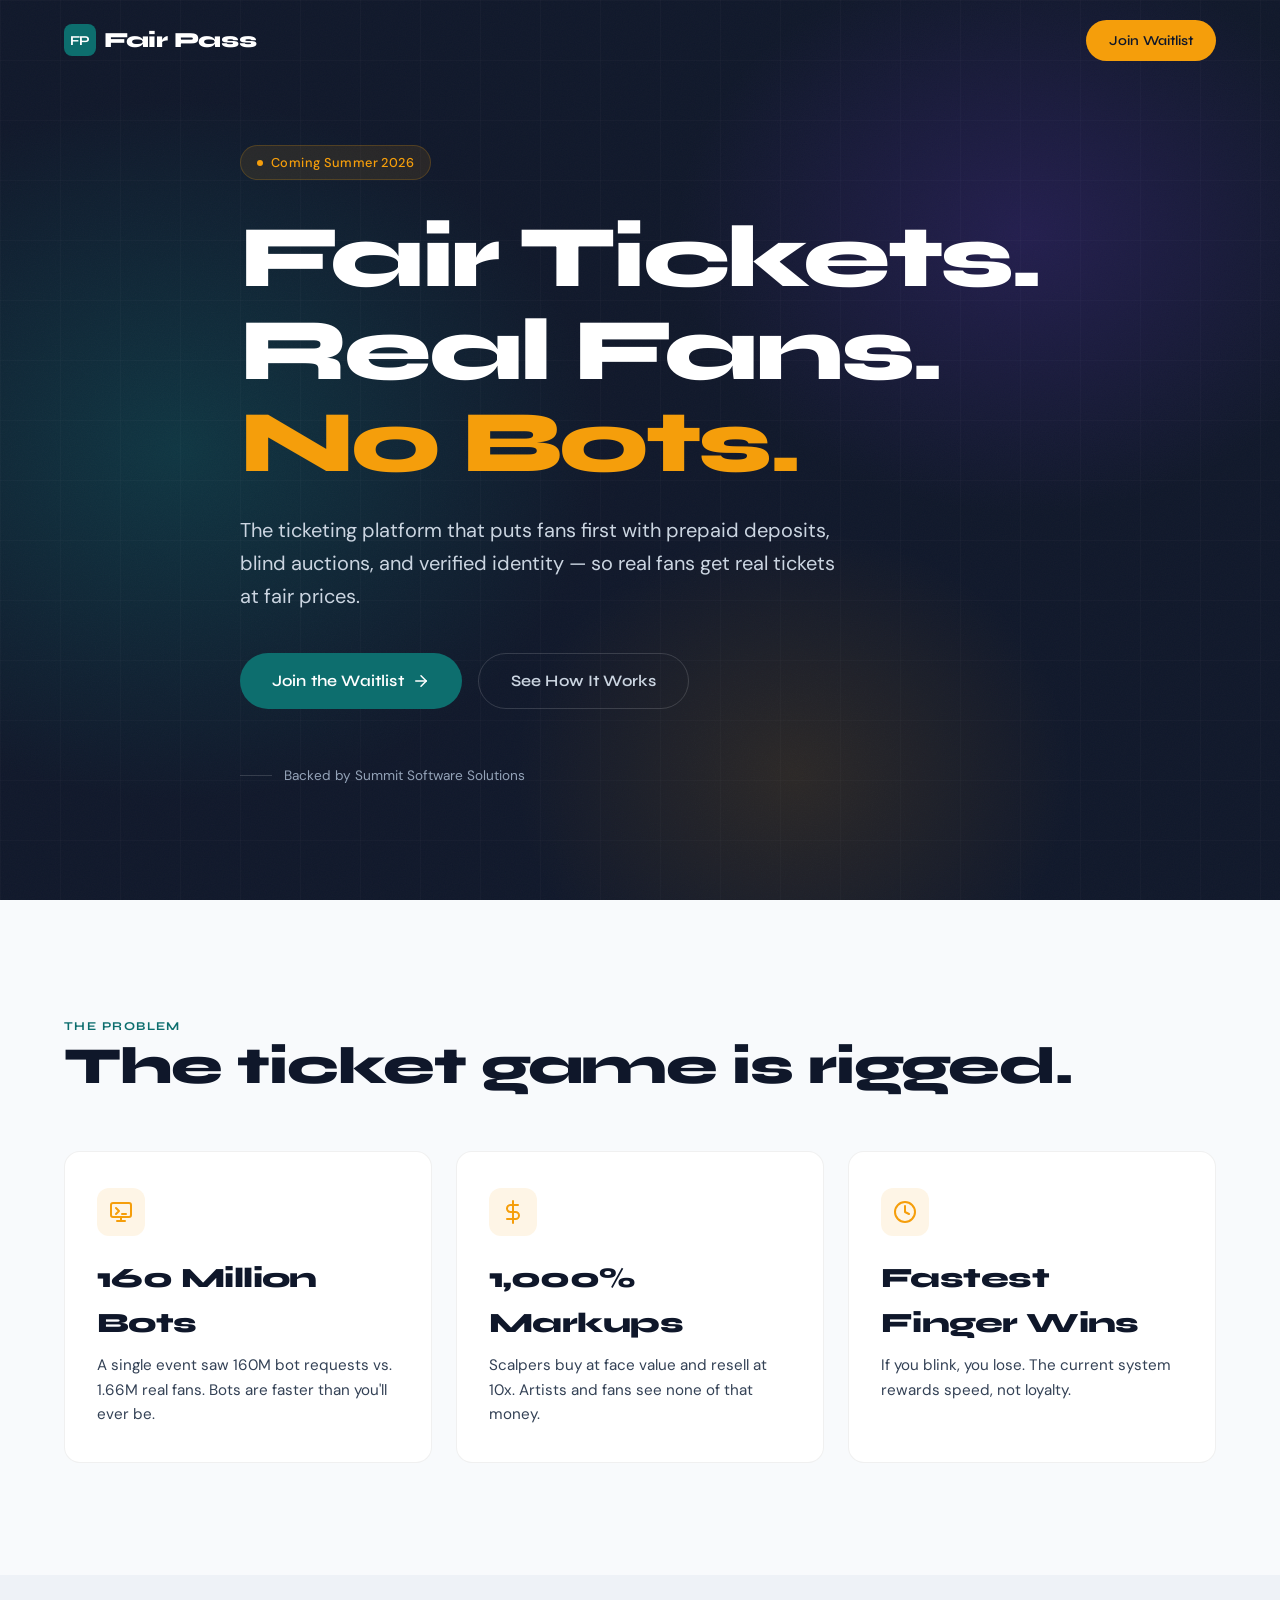
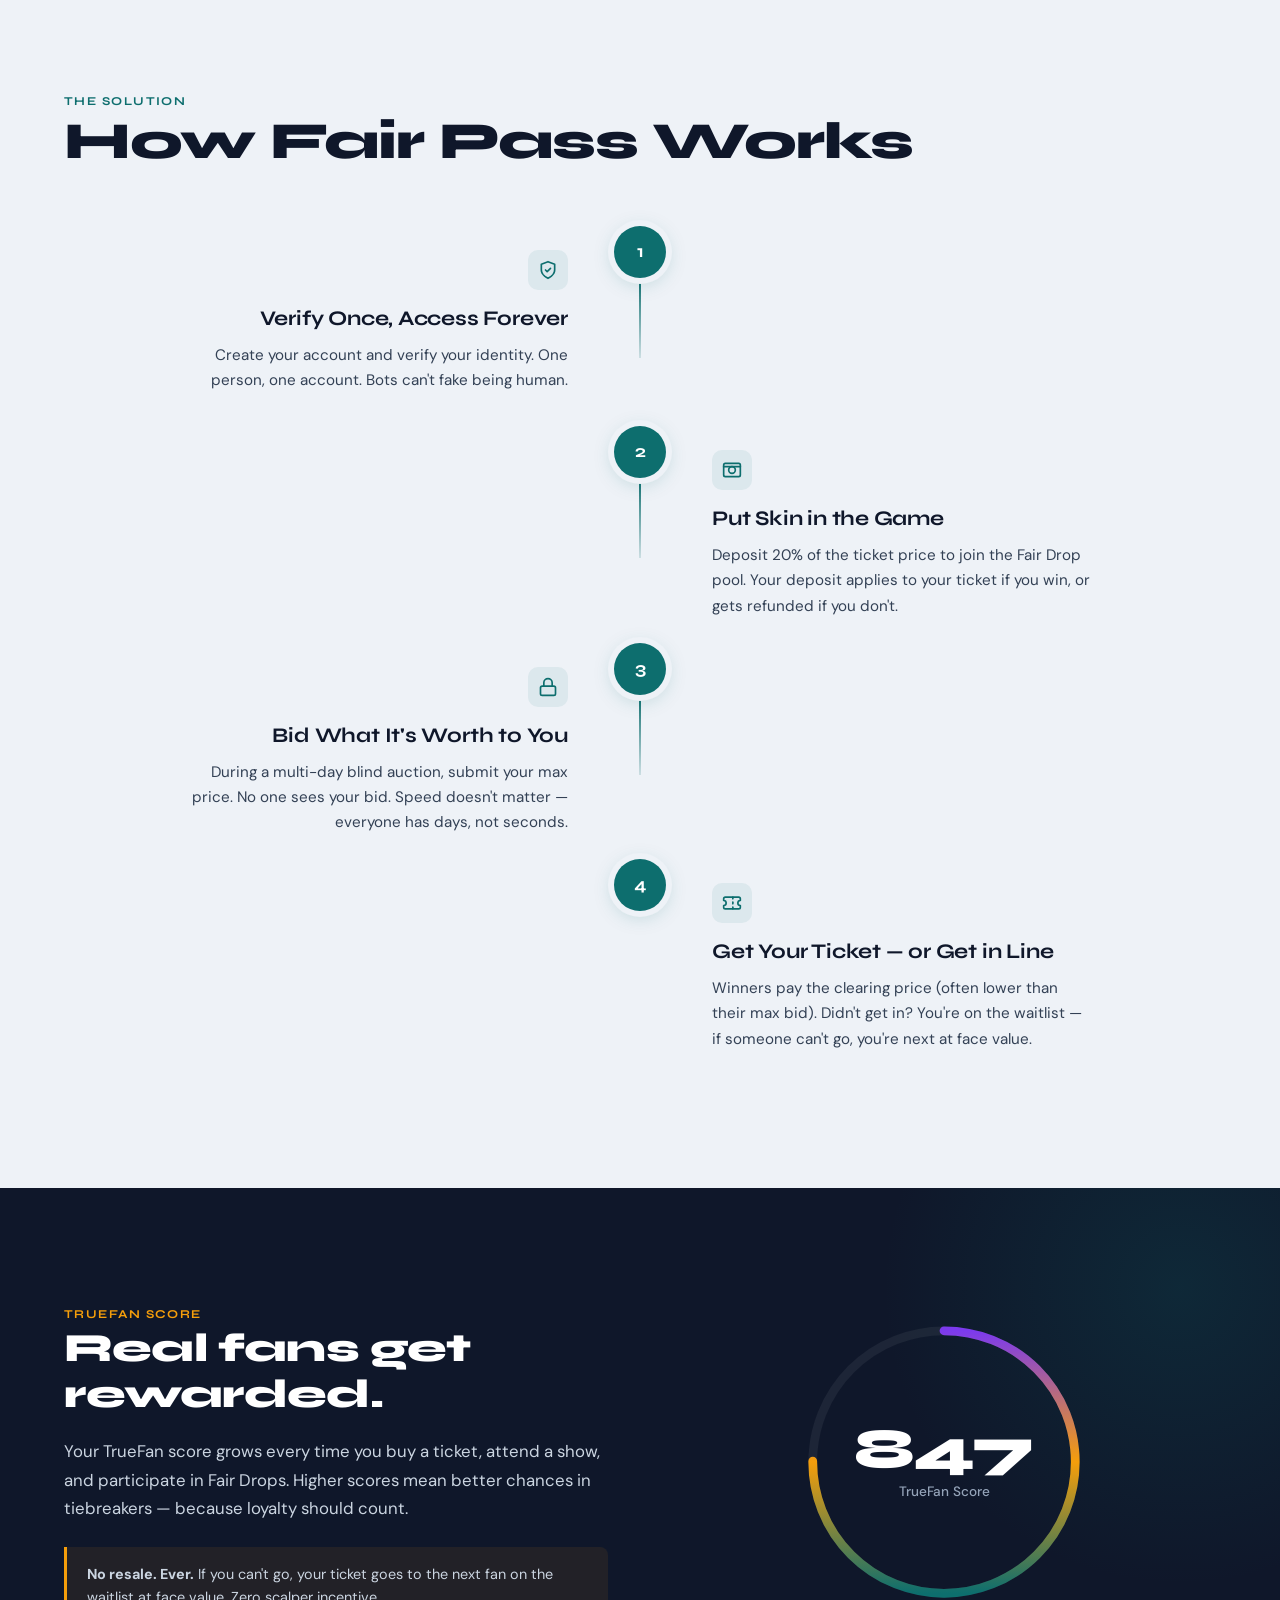
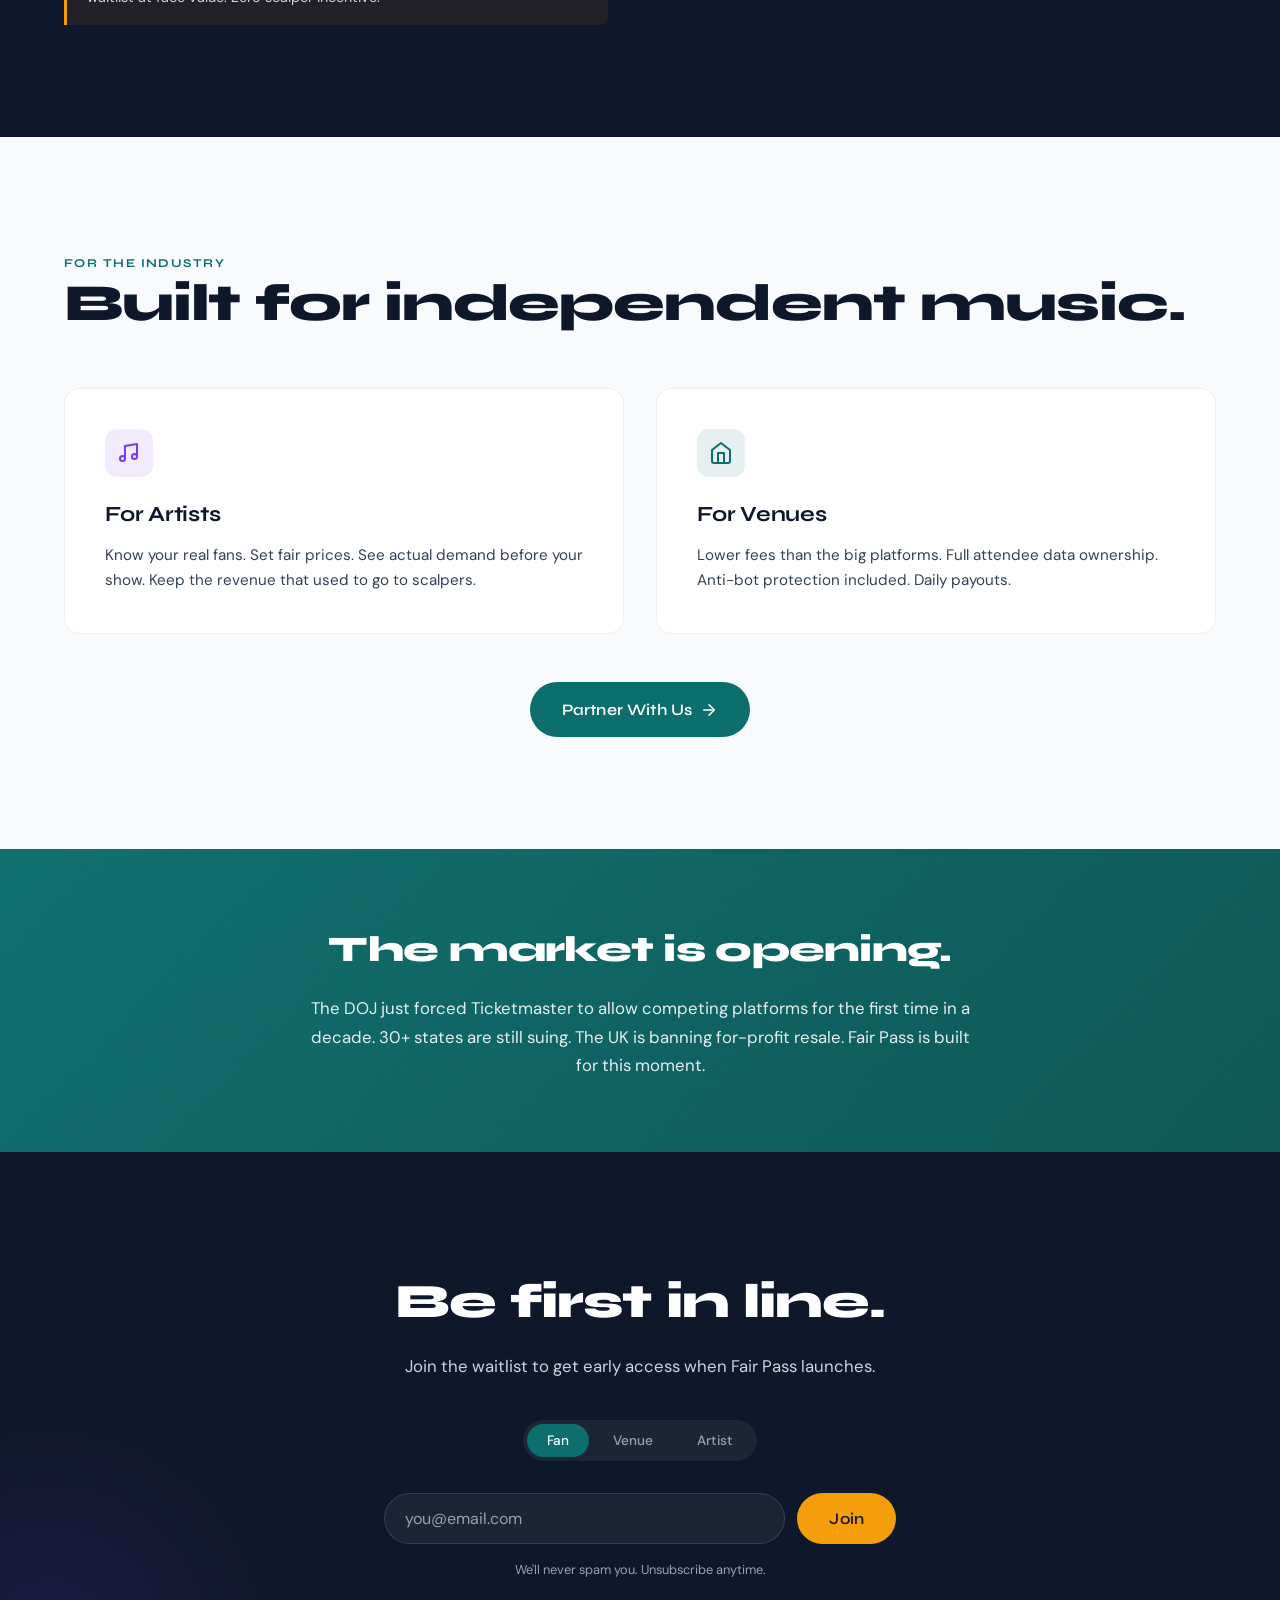
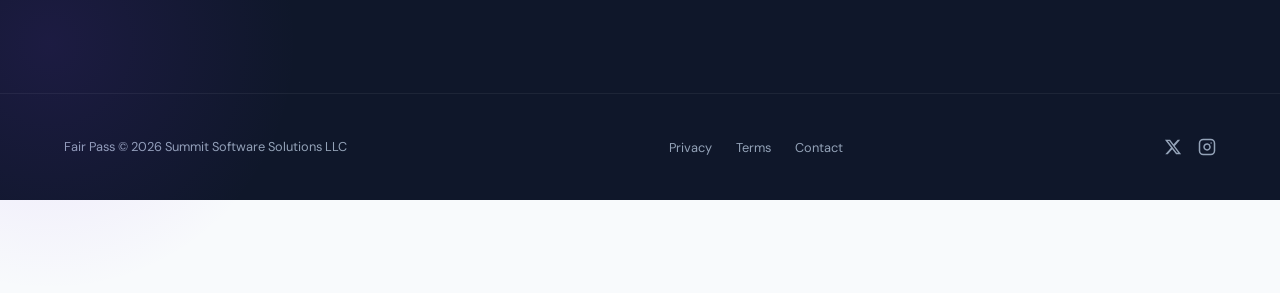
==== index.html @ 93002841 "feat: add Fair Pass landing page Single-file static landing page for GitHub Pages with hero, problem" ====
<!DOCTYPE html>
<html lang="en">
<head>
  <meta charset="UTF-8">
  <meta name="viewport" content="width=device-width, initial-scale=1.0">
  <title>Fair Pass — Fair Tickets. Real Fans. No Bots.</title>
  <meta name="description" content="The ticketing platform that puts fans first with prepaid deposits, blind auctions, and verified identity — so real fans get real tickets at fair prices.">

  <!-- Open Graph -->
  <meta property="og:title" content="Fair Pass — Fair Tickets. Real Fans. No Bots.">
  <meta property="og:description" content="The ticketing platform that puts fans first with prepaid deposits, blind auctions, and verified identity.">
  <meta property="og:type" content="website">
  <meta property="og:image" content="https://ryankolean.github.io/fair-pass/og-image.png">

  <!-- Twitter Card -->
  <meta name="twitter:card" content="summary_large_image">
  <meta name="twitter:title" content="Fair Pass — Fair Tickets. Real Fans. No Bots.">
  <meta name="twitter:description" content="The ticketing platform that puts fans first with prepaid deposits, blind auctions, and verified identity.">

  <!-- Favicon -->
  <link rel="icon" type="image/svg+xml" href="data:image/svg+xml,%3Csvg xmlns='http://www.w3.org/2000/svg' viewBox='0 0 32 32'%3E%3Crect width='32' height='32' rx='6' fill='%230D6E6E'/%3E%3Ctext x='16' y='22' text-anchor='middle' font-family='system-ui' font-weight='700' font-size='16' fill='white'%3EFP%3C/text%3E%3C/svg%3E">

  <!-- Fonts -->
  <link rel="preconnect" href="https://fonts.googleapis.com">
  <link rel="preconnect" href="https://fonts.gstatic.com" crossorigin>
  <link href="https://fonts.googleapis.com/css2?family=Syne:wght@600;700;800&family=DM+Sans:ital,wght@0,400;0,500;0,600;1,400&display=swap" rel="stylesheet">

  <style>
    /* ============================================================
       DESIGN TOKENS
       ============================================================ */
    :root {
      --c-primary: #0D6E6E;
      --c-primary-light: #10908f;
      --c-secondary: #F59E0B;
      --c-accent: #7C3AED;
      --c-dark: #0F172A;
      --c-dark-mid: #1A2744;
      --c-light: #F8FAFC;
      --c-light-dim: #EEF2F7;
      --c-text: #334155;
      --c-text-light: #94A3B8;
      --c-text-on-dark: #CBD5E1;

      --font-display: 'Syne', sans-serif;
      --font-body: 'DM Sans', sans-serif;

      --ease-out-expo: cubic-bezier(0.16, 1, 0.3, 1);
      --ease-out-quart: cubic-bezier(0.25, 1, 0.5, 1);
    }

    /* ============================================================
       RESET & BASE
       ============================================================ */
    *, *::before, *::after { box-sizing: border-box; margin: 0; padding: 0; }

    html {
      scroll-behavior: smooth;
      -webkit-font-smoothing: antialiased;
      -moz-osx-font-smoothing: grayscale;
    }

    body {
      font-family: var(--font-body);
      font-size: 1rem;
      line-height: 1.6;
      color: var(--c-text);
      background: var(--c-light);
      overflow-x: hidden;
    }

    img, svg { display: block; max-width: 100%; }
    a { color: inherit; text-decoration: none; }
    button { font-family: inherit; cursor: pointer; border: none; }

    /* ============================================================
       UTILITY
       ============================================================ */
    .container {
      width: 100%;
      max-width: 1200px;
      margin: 0 auto;
      padding: 0 1.5rem;
    }

    .sr-only {
      position: absolute; width: 1px; height: 1px;
      padding: 0; margin: -1px; overflow: hidden;
      clip: rect(0,0,0,0); white-space: nowrap; border: 0;
    }

    /* Scroll-reveal base */
    .reveal {
      opacity: 0;
      transform: translateY(32px);
      transition: opacity 0.7s var(--ease-out-expo), transform 0.7s var(--ease-out-expo);
    }
    .reveal.visible {
      opacity: 1;
      transform: translateY(0);
    }
    .reveal-delay-1 { transition-delay: 0.1s; }
    .reveal-delay-2 { transition-delay: 0.2s; }
    .reveal-delay-3 { transition-delay: 0.3s; }
    .reveal-delay-4 { transition-delay: 0.4s; }

    /* ============================================================
       NAVIGATION
       ============================================================ */
    .nav {
      position: fixed;
      top: 0; left: 0; right: 0;
      z-index: 100;
      padding: 1.25rem 0;
      transition: background 0.3s, box-shadow 0.3s, padding 0.3s;
    }
    .nav.scrolled {
      background: rgba(15, 23, 42, 0.92);
      backdrop-filter: blur(12px);
      -webkit-backdrop-filter: blur(12px);
      box-shadow: 0 1px 0 rgba(255,255,255,0.06);
      padding: 0.75rem 0;
    }
    .nav__inner {
      display: flex;
      align-items: center;
      justify-content: space-between;
    }
    .nav__logo {
      font-family: var(--font-display);
      font-weight: 800;
      font-size: 1.35rem;
      color: #fff;
      letter-spacing: -0.02em;
      display: flex;
      align-items: center;
      gap: 0.5rem;
    }
    .nav__logo-mark {
      width: 32px; height: 32px;
      background: var(--c-primary);
      border-radius: 8px;
      display: flex;
      align-items: center;
      justify-content: center;
      font-size: 0.85rem;
      font-weight: 700;
      color: #fff;
    }
    .nav__cta {
      font-family: var(--font-display);
      font-weight: 600;
      font-size: 0.85rem;
      color: var(--c-dark);
      background: var(--c-secondary);
      padding: 0.6rem 1.4rem;
      border-radius: 100px;
      transition: transform 0.2s var(--ease-out-expo), box-shadow 0.2s;
      letter-spacing: 0.01em;
    }
    .nav__cta:hover {
      transform: translateY(-1px);
      box-shadow: 0 4px 20px rgba(245, 158, 11, 0.35);
    }

    /* ============================================================
       HERO
       ============================================================ */
    .hero {
      position: relative;
      min-height: 100vh;
      min-height: 100dvh;
      display: flex;
      align-items: center;
      background: var(--c-dark);
      overflow: hidden;
    }

    /* Animated mesh gradient background */
    .hero__bg {
      position: absolute;
      inset: 0;
      z-index: 0;
    }
    .hero__bg::before {
      content: '';
      position: absolute;
      width: 120%;
      height: 120%;
      top: -10%;
      left: -10%;
      background:
        radial-gradient(ellipse 600px 500px at 20% 50%, rgba(13, 110, 110, 0.35) 0%, transparent 70%),
        radial-gradient(ellipse 500px 400px at 75% 30%, rgba(124, 58, 237, 0.18) 0%, transparent 70%),
        radial-gradient(ellipse 400px 350px at 60% 80%, rgba(245, 158, 11, 0.12) 0%, transparent 70%);
      animation: meshDrift 20s ease-in-out infinite alternate;
    }
    .hero__bg::after {
      content: '';
      position: absolute;
      inset: 0;
      background: url("data:image/svg+xml,%3Csvg viewBox='0 0 256 256' xmlns='http://www.w3.org/2000/svg'%3E%3Cfilter id='n'%3E%3CfeTurbulence type='fractalNoise' baseFrequency='0.85' numOctaves='4' stitchTiles='stitch'/%3E%3C/filter%3E%3Crect width='100%25' height='100%25' filter='url(%23n)' opacity='0.03'/%3E%3C/svg%3E");
      background-size: 256px;
      opacity: 1;
    }

    @keyframes meshDrift {
      0%   { transform: translate(0, 0) scale(1); }
      50%  { transform: translate(-2%, 1.5%) scale(1.02); }
      100% { transform: translate(1%, -1%) scale(1.01); }
    }

    /* Grid pattern overlay */
    .hero__grid {
      position: absolute;
      inset: 0;
      z-index: 1;
      background-image:
        linear-gradient(rgba(255,255,255,0.02) 1px, transparent 1px),
        linear-gradient(90deg, rgba(255,255,255,0.02) 1px, transparent 1px);
      background-size: 60px 60px;
    }

    .hero__content {
      position: relative;
      z-index: 2;
      padding: 8rem 0 6rem;
      max-width: 800px;
    }

    .hero__badge {
      display: inline-flex;
      align-items: center;
      gap: 0.5rem;
      font-family: var(--font-body);
      font-size: 0.8rem;
      font-weight: 500;
      color: var(--c-secondary);
      background: rgba(245, 158, 11, 0.1);
      border: 1px solid rgba(245, 158, 11, 0.2);
      border-radius: 100px;
      padding: 0.4rem 1rem;
      margin-bottom: 2rem;
      letter-spacing: 0.03em;
    }
    .hero__badge-dot {
      width: 6px; height: 6px;
      background: var(--c-secondary);
      border-radius: 50%;
      animation: pulse 2s ease-in-out infinite;
    }
    @keyframes pulse {
      0%, 100% { opacity: 1; }
      50% { opacity: 0.4; }
    }

    .hero__headline {
      font-family: var(--font-display);
      font-weight: 800;
      font-size: clamp(2.8rem, 7vw, 5.5rem);
      line-height: 1.05;
      color: #fff;
      letter-spacing: -0.03em;
      margin-bottom: 1.5rem;
    }
    .hero__headline em {
      font-style: normal;
      color: var(--c-secondary);
    }

    .hero__sub {
      font-size: clamp(1.05rem, 2vw, 1.25rem);
      color: var(--c-text-on-dark);
      max-width: 600px;
      line-height: 1.65;
      margin-bottom: 2.5rem;
    }

    .hero__actions {
      display: flex;
      gap: 1rem;
      flex-wrap: wrap;
    }

    .btn {
      display: inline-flex;
      align-items: center;
      gap: 0.5rem;
      font-family: var(--font-display);
      font-weight: 600;
      font-size: 1rem;
      padding: 0.9rem 2rem;
      border-radius: 100px;
      transition: transform 0.2s var(--ease-out-expo), box-shadow 0.3s;
      letter-spacing: 0.01em;
    }
    .btn--primary {
      background: var(--c-primary);
      color: #fff;
    }
    .btn--primary:hover {
      transform: translateY(-2px);
      box-shadow: 0 6px 30px rgba(13, 110, 110, 0.4);
    }
    .btn--ghost {
      background: transparent;
      color: var(--c-text-on-dark);
      border: 1px solid rgba(255,255,255,0.15);
    }
    .btn--ghost:hover {
      border-color: rgba(255,255,255,0.3);
      transform: translateY(-1px);
    }
    .btn--secondary {
      background: var(--c-secondary);
      color: var(--c-dark);
    }
    .btn--secondary:hover {
      transform: translateY(-2px);
      box-shadow: 0 6px 30px rgba(245, 158, 11, 0.35);
    }
    .btn__arrow {
      transition: transform 0.2s;
    }
    .btn:hover .btn__arrow {
      transform: translateX(3px);
    }

    .hero__backed {
      margin-top: 3.5rem;
      display: flex;
      align-items: center;
      gap: 0.75rem;
      font-size: 0.85rem;
      color: var(--c-text-light);
    }
    .hero__backed-line {
      width: 32px;
      height: 1px;
      background: rgba(255,255,255,0.15);
    }

    /* ============================================================
       SECTION: PROBLEM
       ============================================================ */
    .problem {
      padding: 7rem 0;
      background: var(--c-light);
      position: relative;
    }

    .section-label {
      font-family: var(--font-display);
      font-weight: 700;
      font-size: 0.75rem;
      text-transform: uppercase;
      letter-spacing: 0.12em;
      color: var(--c-primary);
      margin-bottom: 1rem;
    }

    .section-title {
      font-family: var(--font-display);
      font-weight: 800;
      font-size: clamp(2rem, 4.5vw, 3.25rem);
      line-height: 1.1;
      letter-spacing: -0.02em;
      color: var(--c-dark);
      margin-bottom: 3.5rem;
    }

    .problem__grid {
      display: grid;
      grid-template-columns: repeat(3, 1fr);
      gap: 1.5rem;
    }

    .problem__card {
      background: #fff;
      border-radius: 16px;
      padding: 2.25rem 2rem;
      border: 1px solid rgba(0,0,0,0.06);
      transition: transform 0.3s var(--ease-out-expo), box-shadow 0.3s;
      position: relative;
      overflow: hidden;
    }
    .problem__card::before {
      content: '';
      position: absolute;
      top: 0; left: 0; right: 0;
      height: 3px;
      background: linear-gradient(90deg, var(--c-secondary), var(--c-accent));
      opacity: 0;
      transition: opacity 0.3s;
    }
    .problem__card:hover {
      transform: translateY(-4px);
      box-shadow: 0 12px 40px rgba(0,0,0,0.08);
    }
    .problem__card:hover::before {
      opacity: 1;
    }

    .problem__icon {
      width: 48px;
      height: 48px;
      border-radius: 12px;
      display: flex;
      align-items: center;
      justify-content: center;
      margin-bottom: 1.25rem;
      background: rgba(245, 158, 11, 0.1);
      color: var(--c-secondary);
    }

    .problem__stat {
      font-family: var(--font-display);
      font-weight: 800;
      font-size: 1.75rem;
      color: var(--c-dark);
      letter-spacing: -0.02em;
      margin-bottom: 0.5rem;
    }

    .problem__desc {
      font-size: 0.95rem;
      color: var(--c-text);
      line-height: 1.6;
    }

    /* ============================================================
       SECTION: HOW IT WORKS
       ============================================================ */
    .how {
      padding: 7rem 0;
      background: var(--c-light-dim);
      position: relative;
    }

    .how__steps {
      display: grid;
      gap: 0;
      position: relative;
    }

    .step {
      display: grid;
      grid-template-columns: 1fr 80px 1fr;
      align-items: start;
      min-height: 200px;
    }

    .step__content {
      padding: 1.5rem 0;
    }

    .step:nth-child(odd) .step__content { grid-column: 1; text-align: right; padding-right: 2rem; }
    .step:nth-child(odd) .step__timeline { grid-column: 2; }
    .step:nth-child(odd) .step__spacer { grid-column: 3; }
    .step:nth-child(even) .step__spacer { grid-column: 1; }
    .step:nth-child(even) .step__timeline { grid-column: 2; }
    .step:nth-child(even) .step__content { grid-column: 3; text-align: left; padding-left: 2rem; }

    .step__timeline {
      display: flex;
      flex-direction: column;
      align-items: center;
      position: relative;
    }

    .step__number {
      width: 52px;
      height: 52px;
      border-radius: 50%;
      background: var(--c-primary);
      color: #fff;
      font-family: var(--font-display);
      font-weight: 700;
      font-size: 1.1rem;
      display: flex;
      align-items: center;
      justify-content: center;
      position: relative;
      z-index: 2;
      flex-shrink: 0;
      box-shadow: 0 0 0 6px var(--c-light-dim), 0 4px 20px rgba(13, 110, 110, 0.25);
    }

    .step__line {
      width: 2px;
      flex: 1;
      background: linear-gradient(to bottom, var(--c-primary), rgba(13, 110, 110, 0.15));
      min-height: 80px;
    }
    .step:last-child .step__line { display: none; }

    .step__title {
      font-family: var(--font-display);
      font-weight: 700;
      font-size: 1.3rem;
      color: var(--c-dark);
      margin-bottom: 0.5rem;
      letter-spacing: -0.01em;
    }

    .step__desc {
      font-size: 0.95rem;
      color: var(--c-text);
      line-height: 1.65;
      max-width: 380px;
    }
    .step:nth-child(odd) .step__desc { margin-left: auto; }

    .step__icon {
      display: inline-flex;
      align-items: center;
      justify-content: center;
      width: 40px;
      height: 40px;
      border-radius: 10px;
      background: rgba(13, 110, 110, 0.08);
      color: var(--c-primary);
      margin-bottom: 0.75rem;
    }
    .step:nth-child(odd) .step__icon { margin-left: auto; }

    /* ============================================================
       SECTION: TRUEFAN
       ============================================================ */
    .truefan {
      padding: 7rem 0;
      background: var(--c-dark);
      color: #fff;
      position: relative;
      overflow: hidden;
    }
    .truefan::before {
      content: '';
      position: absolute;
      width: 600px; height: 600px;
      border-radius: 50%;
      background: radial-gradient(circle, rgba(13, 110, 110, 0.2) 0%, transparent 70%);
      top: -200px; right: -200px;
    }

    .truefan__inner {
      display: grid;
      grid-template-columns: 1fr 1fr;
      gap: 4rem;
      align-items: center;
    }

    .truefan__score {
      display: flex;
      align-items: center;
      justify-content: center;
    }

    .score-ring {
      position: relative;
      width: 280px;
      height: 280px;
    }
    .score-ring__svg {
      width: 100%;
      height: 100%;
      transform: rotate(-90deg);
    }
    .score-ring__bg {
      fill: none;
      stroke: rgba(255,255,255,0.06);
      stroke-width: 8;
    }
    .score-ring__fill {
      fill: none;
      stroke: url(#scoreGradient);
      stroke-width: 8;
      stroke-linecap: round;
      stroke-dasharray: 754;
      stroke-dashoffset: 754;
      transition: stroke-dashoffset 1.5s var(--ease-out-expo);
    }
    .score-ring.visible .score-ring__fill {
      stroke-dashoffset: 188; /* 75% of 754 = 565.5, so offset = 754 - 565.5 ≈ 188 */
    }
    .score-ring__label {
      position: absolute;
      inset: 0;
      display: flex;
      flex-direction: column;
      align-items: center;
      justify-content: center;
    }
    .score-ring__value {
      font-family: var(--font-display);
      font-weight: 800;
      font-size: 3.5rem;
      letter-spacing: -0.03em;
      line-height: 1;
      color: #fff;
    }
    .score-ring__text {
      font-size: 0.85rem;
      color: var(--c-text-light);
      margin-top: 0.25rem;
      font-weight: 500;
    }

    .truefan__copy h2 {
      font-family: var(--font-display);
      font-weight: 800;
      font-size: clamp(1.8rem, 3.5vw, 2.5rem);
      line-height: 1.15;
      letter-spacing: -0.02em;
      margin-bottom: 1.25rem;
    }

    .truefan__text {
      font-size: 1.05rem;
      color: var(--c-text-on-dark);
      line-height: 1.7;
      margin-bottom: 1.5rem;
    }

    .truefan__callout {
      background: rgba(245, 158, 11, 0.08);
      border-left: 3px solid var(--c-secondary);
      padding: 1rem 1.25rem;
      border-radius: 0 8px 8px 0;
      font-size: 0.9rem;
      color: var(--c-text-on-dark);
      line-height: 1.6;
    }

    /* ============================================================
       SECTION: FOR VENUES & ARTISTS
       ============================================================ */
    .partners {
      padding: 7rem 0;
      background: var(--c-light);
    }

    .partners__grid {
      display: grid;
      grid-template-columns: 1fr 1fr;
      gap: 2rem;
    }

    .partners__card {
      padding: 2.5rem;
      border-radius: 16px;
      border: 1px solid rgba(0,0,0,0.06);
      background: #fff;
      transition: transform 0.3s var(--ease-out-expo), box-shadow 0.3s;
    }
    .partners__card:hover {
      transform: translateY(-4px);
      box-shadow: 0 12px 40px rgba(0,0,0,0.06);
    }

    .partners__card-icon {
      width: 48px;
      height: 48px;
      border-radius: 12px;
      display: flex;
      align-items: center;
      justify-content: center;
      margin-bottom: 1.25rem;
    }
    .partners__card:first-child .partners__card-icon {
      background: rgba(124, 58, 237, 0.1);
      color: var(--c-accent);
    }
    .partners__card:last-child .partners__card-icon {
      background: rgba(13, 110, 110, 0.1);
      color: var(--c-primary);
    }

    .partners__card h3 {
      font-family: var(--font-display);
      font-weight: 700;
      font-size: 1.35rem;
      color: var(--c-dark);
      margin-bottom: 0.75rem;
      letter-spacing: -0.01em;
    }

    .partners__card p {
      font-size: 0.95rem;
      color: var(--c-text);
      line-height: 1.65;
    }

    .partners__cta {
      margin-top: 3rem;
      text-align: center;
    }

    /* ============================================================
       SECTION: MARKET TIMING
       ============================================================ */
    .timing {
      padding: 4.5rem 0;
      background: linear-gradient(135deg, var(--c-primary), #0a5555);
      color: #fff;
      position: relative;
      overflow: hidden;
    }
    .timing::before {
      content: '';
      position: absolute;
      inset: 0;
      background: url("data:image/svg+xml,%3Csvg viewBox='0 0 256 256' xmlns='http://www.w3.org/2000/svg'%3E%3Cfilter id='n'%3E%3CfeTurbulence type='fractalNoise' baseFrequency='0.9' numOctaves='3' stitchTiles='stitch'/%3E%3C/filter%3E%3Crect width='100%25' height='100%25' filter='url(%23n)' opacity='0.04'/%3E%3C/svg%3E");
      background-size: 256px;
    }

    .timing__inner {
      position: relative;
      text-align: center;
      max-width: 720px;
      margin: 0 auto;
    }

    .timing h2 {
      font-family: var(--font-display);
      font-weight: 800;
      font-size: clamp(1.6rem, 3vw, 2.25rem);
      margin-bottom: 1rem;
      letter-spacing: -0.02em;
    }

    .timing p {
      font-size: 1.05rem;
      line-height: 1.7;
      opacity: 0.9;
    }

    /* ============================================================
       SECTION: WAITLIST
       ============================================================ */
    .waitlist {
      padding: 7rem 0;
      background: var(--c-dark);
      color: #fff;
      position: relative;
    }
    .waitlist::before {
      content: '';
      position: absolute;
      width: 500px; height: 500px;
      border-radius: 50%;
      background: radial-gradient(circle, rgba(124, 58, 237, 0.12) 0%, transparent 70%);
      bottom: -200px; left: -200px;
    }

    .waitlist__inner {
      text-align: center;
      max-width: 560px;
      margin: 0 auto;
      position: relative;
    }

    .waitlist h2 {
      font-family: var(--font-display);
      font-weight: 800;
      font-size: clamp(2rem, 4vw, 3rem);
      letter-spacing: -0.02em;
      margin-bottom: 0.75rem;
    }

    .waitlist__sub {
      font-size: 1.05rem;
      color: var(--c-text-on-dark);
      margin-bottom: 2.5rem;
    }

    .waitlist__toggle {
      display: inline-flex;
      background: rgba(255,255,255,0.06);
      border-radius: 100px;
      padding: 4px;
      margin-bottom: 2rem;
      gap: 4px;
    }

    .waitlist__toggle-btn {
      font-family: var(--font-body);
      font-size: 0.85rem;
      font-weight: 500;
      color: var(--c-text-light);
      background: transparent;
      padding: 0.5rem 1.25rem;
      border-radius: 100px;
      transition: all 0.25s var(--ease-out-expo);
    }
    .waitlist__toggle-btn.active {
      background: var(--c-primary);
      color: #fff;
    }
    .waitlist__toggle-btn:hover:not(.active) {
      color: #fff;
    }

    .waitlist__form {
      display: flex;
      gap: 0.75rem;
      margin-bottom: 1rem;
    }

    .waitlist__input {
      flex: 1;
      font-family: var(--font-body);
      font-size: 1rem;
      padding: 0.9rem 1.25rem;
      border-radius: 100px;
      border: 1px solid rgba(255,255,255,0.12);
      background: rgba(255,255,255,0.06);
      color: #fff;
      outline: none;
      transition: border-color 0.2s, box-shadow 0.2s;
    }
    .waitlist__input::placeholder {
      color: var(--c-text-light);
    }
    .waitlist__input:focus {
      border-color: var(--c-primary);
      box-shadow: 0 0 0 3px rgba(13, 110, 110, 0.2);
    }

    .waitlist__fine {
      font-size: 0.8rem;
      color: var(--c-text-light);
    }

    /* ============================================================
       FOOTER
       ============================================================ */
    .footer {
      padding: 2.5rem 0;
      background: var(--c-dark);
      border-top: 1px solid rgba(255,255,255,0.06);
    }

    .footer__inner {
      display: flex;
      align-items: center;
      justify-content: space-between;
      flex-wrap: wrap;
      gap: 1rem;
    }

    .footer__copy {
      font-size: 0.8rem;
      color: var(--c-text-light);
    }

    .footer__links {
      display: flex;
      gap: 1.5rem;
      list-style: none;
    }

    .footer__links a {
      font-size: 0.8rem;
      color: var(--c-text-light);
      transition: color 0.2s;
    }
    .footer__links a:hover {
      color: #fff;
    }

    .footer__social {
      display: flex;
      gap: 1rem;
    }
    .footer__social a {
      color: var(--c-text-light);
      transition: color 0.2s;
    }
    .footer__social a:hover {
      color: #fff;
    }

    /* ============================================================
       RESPONSIVE
       ============================================================ */
    @media (max-width: 1024px) {
      .truefan__inner {
        gap: 3rem;
      }
    }

    @media (max-width: 768px) {
      .problem__grid {
        grid-template-columns: 1fr;
        gap: 1.25rem;
      }

      /* Collapse timeline to linear on mobile */
      .step {
        grid-template-columns: 56px 1fr;
        min-height: auto;
      }
      .step__spacer { display: none !important; }
      .step:nth-child(odd) .step__content,
      .step:nth-child(even) .step__content {
        grid-column: 2;
        text-align: left;
        padding: 1rem 0 1.5rem 1rem;
      }
      .step:nth-child(odd) .step__timeline,
      .step:nth-child(even) .step__timeline {
        grid-column: 1;
      }
      .step:nth-child(odd) .step__icon,
      .step:nth-child(even) .step__icon { margin-left: 0; }
      .step:nth-child(odd) .step__desc { margin-left: 0; }

      .truefan__inner {
        grid-template-columns: 1fr;
        text-align: center;
      }
      .truefan__score { order: -1; }
      .truefan__callout { text-align: left; }

      .partners__grid {
        grid-template-columns: 1fr;
      }

      .waitlist__form {
        flex-direction: column;
      }

      .footer__inner {
        flex-direction: column;
        text-align: center;
      }
    }

    @media (max-width: 480px) {
      .hero__content { padding: 6.5rem 0 4rem; }
      .hero__actions { flex-direction: column; }
      .hero__actions .btn { justify-content: center; }
      .waitlist__toggle { flex-wrap: wrap; justify-content: center; }
      .score-ring { width: 220px; height: 220px; }
      .score-ring__value { font-size: 2.75rem; }
    }
  </style>
</head>
<body>

  <!-- ============================== NAV ============================== -->
  <nav class="nav" role="navigation" aria-label="Main navigation">
    <div class="container nav__inner">
      <a href="#" class="nav__logo" aria-label="Fair Pass home">
        <span class="nav__logo-mark">FP</span>
        Fair Pass
      </a>
      <a href="#waitlist" class="nav__cta">Join Waitlist</a>
    </div>
  </nav>

  <!-- ============================== HERO ============================== -->
  <section class="hero" id="hero">
    <div class="hero__bg" aria-hidden="true"></div>
    <div class="hero__grid" aria-hidden="true"></div>
    <div class="container hero__content">
      <div class="hero__badge reveal">
        <span class="hero__badge-dot" aria-hidden="true"></span>
        Coming Summer 2026
      </div>
      <h1 class="hero__headline reveal reveal-delay-1">
        Fair Tickets.<br>Real Fans.<br><em>No Bots.</em>
      </h1>
      <p class="hero__sub reveal reveal-delay-2">
        The ticketing platform that puts fans first with prepaid deposits, blind auctions, and verified identity&nbsp;&mdash; so real fans get real tickets at fair prices.
      </p>
      <div class="hero__actions reveal reveal-delay-3">
        <a href="#waitlist" class="btn btn--primary">
          Join the Waitlist
          <svg class="btn__arrow" width="18" height="18" viewBox="0 0 24 24" fill="none" stroke="currentColor" stroke-width="2" stroke-linecap="round" stroke-linejoin="round"><path d="M5 12h14"/><path d="m12 5 7 7-7 7"/></svg>
        </a>
        <a href="#how" class="btn btn--ghost">See How It Works</a>
      </div>
      <div class="hero__backed reveal reveal-delay-4">
        <span class="hero__backed-line" aria-hidden="true"></span>
        Backed by Summit Software Solutions
      </div>
    </div>
  </section>

  <!-- ============================== PROBLEM ============================== -->
  <section class="problem" id="problem">
    <div class="container">
      <span class="section-label reveal">The Problem</span>
      <h2 class="section-title reveal reveal-delay-1">The ticket game is rigged.</h2>
      <div class="problem__grid">
        <div class="problem__card reveal reveal-delay-1">
          <div class="problem__icon" aria-hidden="true">
            <svg width="24" height="24" viewBox="0 0 24 24" fill="none" stroke="currentColor" stroke-width="2" stroke-linecap="round" stroke-linejoin="round"><rect x="2" y="3" width="20" height="14" rx="2"/><path d="M8 21h8"/><path d="M12 17v4"/><path d="m7 8 3 3-3 3"/><line x1="13" y1="14" x2="17" y2="14"/></svg>
          </div>
          <div class="problem__stat">160 Million Bots</div>
          <p class="problem__desc">A single event saw 160M bot requests vs. 1.66M real fans. Bots are faster than you'll ever be.</p>
        </div>
        <div class="problem__card reveal reveal-delay-2">
          <div class="problem__icon" aria-hidden="true">
            <svg width="24" height="24" viewBox="0 0 24 24" fill="none" stroke="currentColor" stroke-width="2" stroke-linecap="round" stroke-linejoin="round"><line x1="12" y1="1" x2="12" y2="23"/><path d="M17 5H9.5a3.5 3.5 0 0 0 0 7h5a3.5 3.5 0 0 1 0 7H6"/></svg>
          </div>
          <div class="problem__stat">1,000% Markups</div>
          <p class="problem__desc">Scalpers buy at face value and resell at 10x. Artists and fans see none of that money.</p>
        </div>
        <div class="problem__card reveal reveal-delay-3">
          <div class="problem__icon" aria-hidden="true">
            <svg width="24" height="24" viewBox="0 0 24 24" fill="none" stroke="currentColor" stroke-width="2" stroke-linecap="round" stroke-linejoin="round"><circle cx="12" cy="12" r="10"/><polyline points="12 6 12 12 16 14"/></svg>
          </div>
          <div class="problem__stat">Fastest Finger Wins</div>
          <p class="problem__desc">If you blink, you lose. The current system rewards speed, not loyalty.</p>
        </div>
      </div>
    </div>
  </section>

  <!-- ============================== HOW IT WORKS ============================== -->
  <section class="how" id="how">
    <div class="container">
      <span class="section-label reveal">The Solution</span>
      <h2 class="section-title reveal reveal-delay-1">How Fair Pass Works</h2>
      <div class="how__steps">

        <!-- Step 1 -->
        <div class="step">
          <div class="step__content reveal">
            <div class="step__icon" aria-hidden="true">
              <svg width="20" height="20" viewBox="0 0 24 24" fill="none" stroke="currentColor" stroke-width="2" stroke-linecap="round" stroke-linejoin="round"><path d="M12 22s8-4 8-10V5l-8-3-8 3v7c0 6 8 10 8 10z"/><path d="m9 12 2 2 4-4"/></svg>
            </div>
            <h3 class="step__title">Verify Once, Access Forever</h3>
            <p class="step__desc">Create your account and verify your identity. One person, one account. Bots can't fake being human.</p>
          </div>
          <div class="step__timeline" aria-hidden="true">
            <div class="step__number">1</div>
            <div class="step__line"></div>
          </div>
          <div class="step__spacer"></div>
        </div>

        <!-- Step 2 -->
        <div class="step">
          <div class="step__spacer"></div>
          <div class="step__timeline" aria-hidden="true">
            <div class="step__number">2</div>
            <div class="step__line"></div>
          </div>
          <div class="step__content reveal">
            <div class="step__icon" aria-hidden="true">
              <svg width="20" height="20" viewBox="0 0 24 24" fill="none" stroke="currentColor" stroke-width="2" stroke-linecap="round" stroke-linejoin="round"><rect x="2" y="4" width="20" height="16" rx="2"/><circle cx="12" cy="12" r="4"/><path d="M2 8h20"/></svg>
            </div>
            <h3 class="step__title">Put Skin in the Game</h3>
            <p class="step__desc">Deposit 20% of the ticket price to join the Fair Drop pool. Your deposit applies to your ticket if you win, or gets refunded if you don't.</p>
          </div>
        </div>

        <!-- Step 3 -->
        <div class="step">
          <div class="step__content reveal">
            <div class="step__icon" aria-hidden="true">
              <svg width="20" height="20" viewBox="0 0 24 24" fill="none" stroke="currentColor" stroke-width="2" stroke-linecap="round" stroke-linejoin="round"><rect x="3" y="11" width="18" height="11" rx="2" ry="2"/><path d="M7 11V7a5 5 0 0 1 10 0v4"/></svg>
            </div>
            <h3 class="step__title">Bid What It's Worth to You</h3>
            <p class="step__desc">During a multi-day blind auction, submit your max price. No one sees your bid. Speed doesn't matter&nbsp;&mdash; everyone has days, not seconds.</p>
          </div>
          <div class="step__timeline" aria-hidden="true">
            <div class="step__number">3</div>
            <div class="step__line"></div>
          </div>
          <div class="step__spacer"></div>
        </div>

        <!-- Step 4 -->
        <div class="step">
          <div class="step__spacer"></div>
          <div class="step__timeline" aria-hidden="true">
            <div class="step__number">4</div>
            <div class="step__line"></div>
          </div>
          <div class="step__content reveal">
            <div class="step__icon" aria-hidden="true">
              <svg width="20" height="20" viewBox="0 0 24 24" fill="none" stroke="currentColor" stroke-width="2" stroke-linecap="round" stroke-linejoin="round"><path d="M2 9a3 3 0 0 1 0 6v2a2 2 0 0 0 2 2h16a2 2 0 0 0 2-2v-2a3 3 0 0 1 0-6V7a2 2 0 0 0-2-2H4a2 2 0 0 0-2 2Z"/><path d="M13 5v2"/><path d="M13 17v2"/><path d="M13 11v2"/></svg>
            </div>
            <h3 class="step__title">Get Your Ticket — or Get in Line</h3>
            <p class="step__desc">Winners pay the clearing price (often lower than their max bid). Didn't get in? You're on the waitlist&nbsp;&mdash; if someone can't go, you're next at face value.</p>
          </div>
        </div>

      </div>
    </div>
  </section>

  <!-- ============================== TRUEFAN ============================== -->
  <section class="truefan" id="truefan">
    <div class="container truefan__inner">
      <div class="truefan__copy reveal">
        <span class="section-label" style="color: var(--c-secondary);">TrueFan Score</span>
        <h2>Real fans get rewarded.</h2>
        <p class="truefan__text">
          Your TrueFan score grows every time you buy a ticket, attend a show, and participate in Fair Drops. Higher scores mean better chances in tiebreakers&nbsp;&mdash; because loyalty should count.
        </p>
        <div class="truefan__callout">
          <strong>No resale. Ever.</strong> If you can't go, your ticket goes to the next fan on the waitlist at face value. Zero scalper incentive.
        </div>
      </div>
      <div class="truefan__score reveal reveal-delay-2">
        <div class="score-ring" id="scoreRing">
          <svg class="score-ring__svg" viewBox="0 0 256 256">
            <defs>
              <linearGradient id="scoreGradient" x1="0%" y1="0%" x2="100%" y2="0%">
                <stop offset="0%" stop-color="#0D6E6E"/>
                <stop offset="50%" stop-color="#F59E0B"/>
                <stop offset="100%" stop-color="#7C3AED"/>
              </linearGradient>
            </defs>
            <circle class="score-ring__bg" cx="128" cy="128" r="120"/>
            <circle class="score-ring__fill" cx="128" cy="128" r="120"/>
          </svg>
          <div class="score-ring__label">
            <span class="score-ring__value">847</span>
            <span class="score-ring__text">TrueFan Score</span>
          </div>
        </div>
      </div>
    </div>
  </section>

  <!-- ============================== PARTNERS ============================== -->
  <section class="partners" id="partners">
    <div class="container">
      <span class="section-label reveal">For the Industry</span>
      <h2 class="section-title reveal reveal-delay-1">Built for independent music.</h2>
      <div class="partners__grid">
        <div class="partners__card reveal reveal-delay-1">
          <div class="partners__card-icon" aria-hidden="true">
            <svg width="24" height="24" viewBox="0 0 24 24" fill="none" stroke="currentColor" stroke-width="2" stroke-linecap="round" stroke-linejoin="round"><circle cx="5.5" cy="17.5" r="2.5"/><circle cx="17.5" cy="15.5" r="2.5"/><path d="M8 17V5l12-2v12"/></svg>
          </div>
          <h3>For Artists</h3>
          <p>Know your real fans. Set fair prices. See actual demand before your show. Keep the revenue that used to go to scalpers.</p>
        </div>
        <div class="partners__card reveal reveal-delay-2">
          <div class="partners__card-icon" aria-hidden="true">
            <svg width="24" height="24" viewBox="0 0 24 24" fill="none" stroke="currentColor" stroke-width="2" stroke-linecap="round" stroke-linejoin="round"><path d="M3 9l9-7 9 7v11a2 2 0 0 1-2 2H5a2 2 0 0 1-2-2z"/><polyline points="9 22 9 12 15 12 15 22"/></svg>
          </div>
          <h3>For Venues</h3>
          <p>Lower fees than the big platforms. Full attendee data ownership. Anti-bot protection included. Daily payouts.</p>
        </div>
      </div>
      <div class="partners__cta reveal reveal-delay-3">
        <a href="mailto:partners@fairpass.io" class="btn btn--primary">
          Partner With Us
          <svg class="btn__arrow" width="18" height="18" viewBox="0 0 24 24" fill="none" stroke="currentColor" stroke-width="2" stroke-linecap="round" stroke-linejoin="round"><path d="M5 12h14"/><path d="m12 5 7 7-7 7"/></svg>
        </a>
      </div>
    </div>
  </section>

  <!-- ============================== MARKET TIMING ============================== -->
  <section class="timing">
    <div class="container timing__inner reveal">
      <h2>The market is opening.</h2>
      <p>The DOJ just forced Ticketmaster to allow competing platforms for the first time in a decade. 30+ states are still suing. The UK is banning for-profit resale. Fair Pass is built for this moment.</p>
    </div>
  </section>

  <!-- ============================== WAITLIST ============================== -->
  <section class="waitlist" id="waitlist">
    <div class="container waitlist__inner">
      <h2 class="reveal">Be first in line.</h2>
      <p class="waitlist__sub reveal reveal-delay-1">Join the waitlist to get early access when Fair Pass launches.</p>

      <div class="waitlist__toggle reveal reveal-delay-2" role="radiogroup" aria-label="I am a">
        <button class="waitlist__toggle-btn active" role="radio" aria-checked="true" data-type="fan">Fan</button>
        <button class="waitlist__toggle-btn" role="radio" aria-checked="false" data-type="venue">Venue</button>
        <button class="waitlist__toggle-btn" role="radio" aria-checked="false" data-type="artist">Artist</button>
      </div>

      <form class="waitlist__form reveal reveal-delay-3" action="mailto:waitlist@fairpass.io" method="GET" id="waitlistForm">
        <label for="waitlistEmail" class="sr-only">Email address</label>
        <input
          class="waitlist__input"
          type="email"
          id="waitlistEmail"
          name="subject"
          placeholder="you@email.com"
          required
          autocomplete="email"
        >
        <button type="submit" class="btn btn--secondary">Join</button>
      </form>
      <p class="waitlist__fine reveal reveal-delay-4">We'll never spam you. Unsubscribe anytime.</p>
    </div>
  </section>

  <!-- ============================== FOOTER ============================== -->
  <footer class="footer">
    <div class="container footer__inner">
      <p class="footer__copy">Fair Pass &copy; 2026 Summit Software Solutions LLC</p>
      <ul class="footer__links">
        <li><a href="#">Privacy</a></li>
        <li><a href="#">Terms</a></li>
        <li><a href="mailto:hello@fairpass.io">Contact</a></li>
      </ul>
      <div class="footer__social" aria-label="Social links">
        <a href="#" aria-label="X (Twitter)">
          <svg width="18" height="18" viewBox="0 0 24 24" fill="currentColor"><path d="M18.244 2.25h3.308l-7.227 8.26 8.502 11.24H16.17l-5.214-6.817L4.99 21.75H1.68l7.73-8.835L1.254 2.25H8.08l4.713 6.231zm-1.161 17.52h1.833L7.084 4.126H5.117z"/></svg>
        </a>
        <a href="#" aria-label="Instagram">
          <svg width="18" height="18" viewBox="0 0 24 24" fill="none" stroke="currentColor" stroke-width="2" stroke-linecap="round" stroke-linejoin="round"><rect x="2" y="2" width="20" height="20" rx="5" ry="5"/><path d="M16 11.37A4 4 0 1 1 12.63 8 4 4 0 0 1 16 11.37z"/><line x1="17.5" y1="6.5" x2="17.51" y2="6.5"/></svg>
        </a>
      </div>
    </div>
  </footer>

  <!-- ============================== SCRIPTS ============================== -->
  <script>
    // ---- Nav scroll behavior ----
    const nav = document.querySelector('.nav');
    let lastScroll = 0;

    function onScroll() {
      const y = window.scrollY;
      nav.classList.toggle('scrolled', y > 60);
      lastScroll = y;
    }
    window.addEventListener('scroll', onScroll, { passive: true });
    onScroll();

    // ---- Scroll-reveal with Intersection Observer ----
    const reveals = document.querySelectorAll('.reveal');
    const revealObserver = new IntersectionObserver((entries) => {
      entries.forEach(entry => {
        if (entry.isIntersecting) {
          entry.target.classList.add('visible');
          revealObserver.unobserve(entry.target);
        }
      });
    }, {
      threshold: 0.15,
      rootMargin: '0px 0px -40px 0px'
    });
    reveals.forEach(el => revealObserver.observe(el));

    // ---- Score ring animation ----
    const scoreRing = document.getElementById('scoreRing');
    const scoreObserver = new IntersectionObserver((entries) => {
      entries.forEach(entry => {
        if (entry.isIntersecting) {
          scoreRing.classList.add('visible');
          scoreObserver.unobserve(scoreRing);
        }
      });
    }, { threshold: 0.3 });
    scoreObserver.observe(scoreRing);

    // ---- Waitlist toggle ----
    const toggleBtns = document.querySelectorAll('.waitlist__toggle-btn');
    toggleBtns.forEach(btn => {
      btn.addEventListener('click', () => {
        toggleBtns.forEach(b => {
          b.classList.remove('active');
          b.setAttribute('aria-checked', 'false');
        });
        btn.classList.add('active');
        btn.setAttribute('aria-checked', 'true');
      });
    });

    // ---- Waitlist form ----
    const waitlistForm = document.getElementById('waitlistForm');
    waitlistForm.addEventListener('submit', (e) => {
      e.preventDefault();
      const email = document.getElementById('waitlistEmail').value;
      const type = document.querySelector('.waitlist__toggle-btn.active').dataset.type;
      const subject = encodeURIComponent(`Fair Pass Waitlist: ${type}`);
      const body = encodeURIComponent(`Email: ${email}\nType: ${type}\n\nI'd like to join the Fair Pass waitlist!`);
      window.location.href = `mailto:waitlist@fairpass.io?subject=${subject}&body=${body}`;
    });
  </script>
</body>
</html>
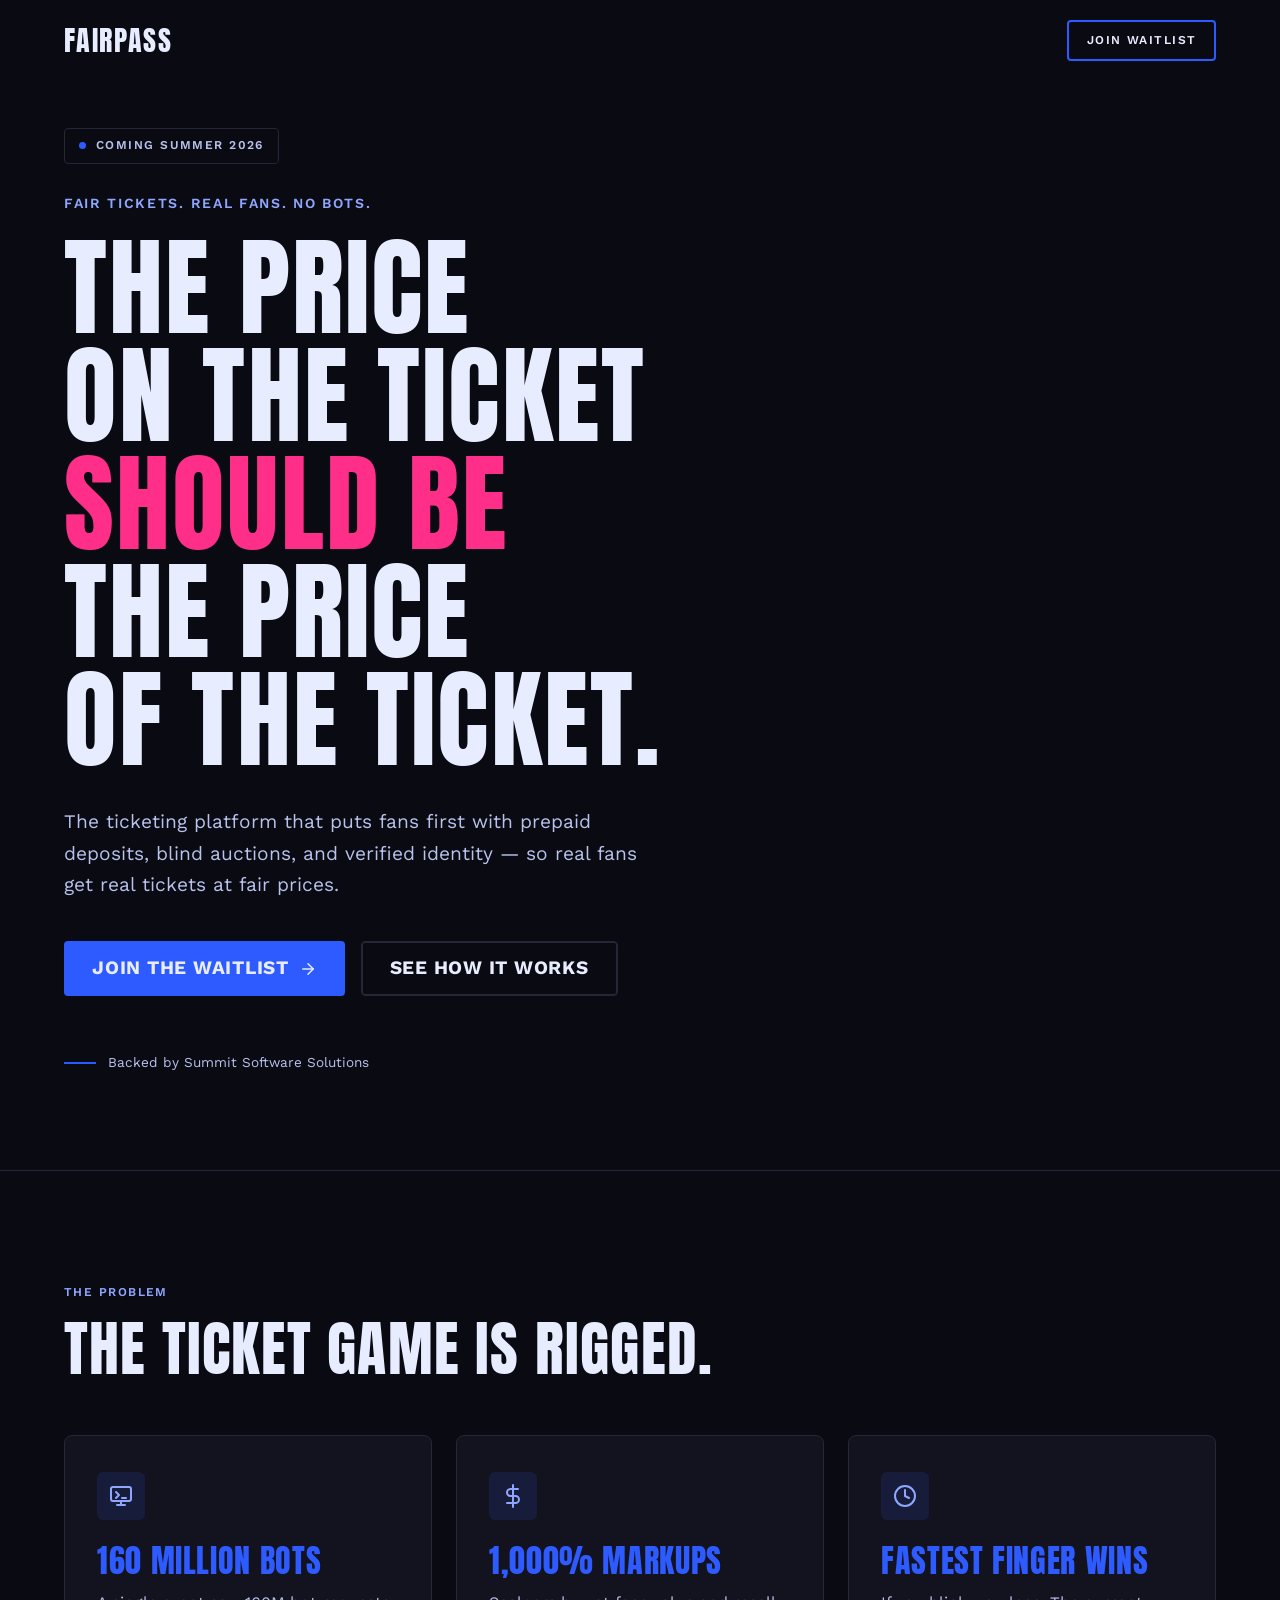
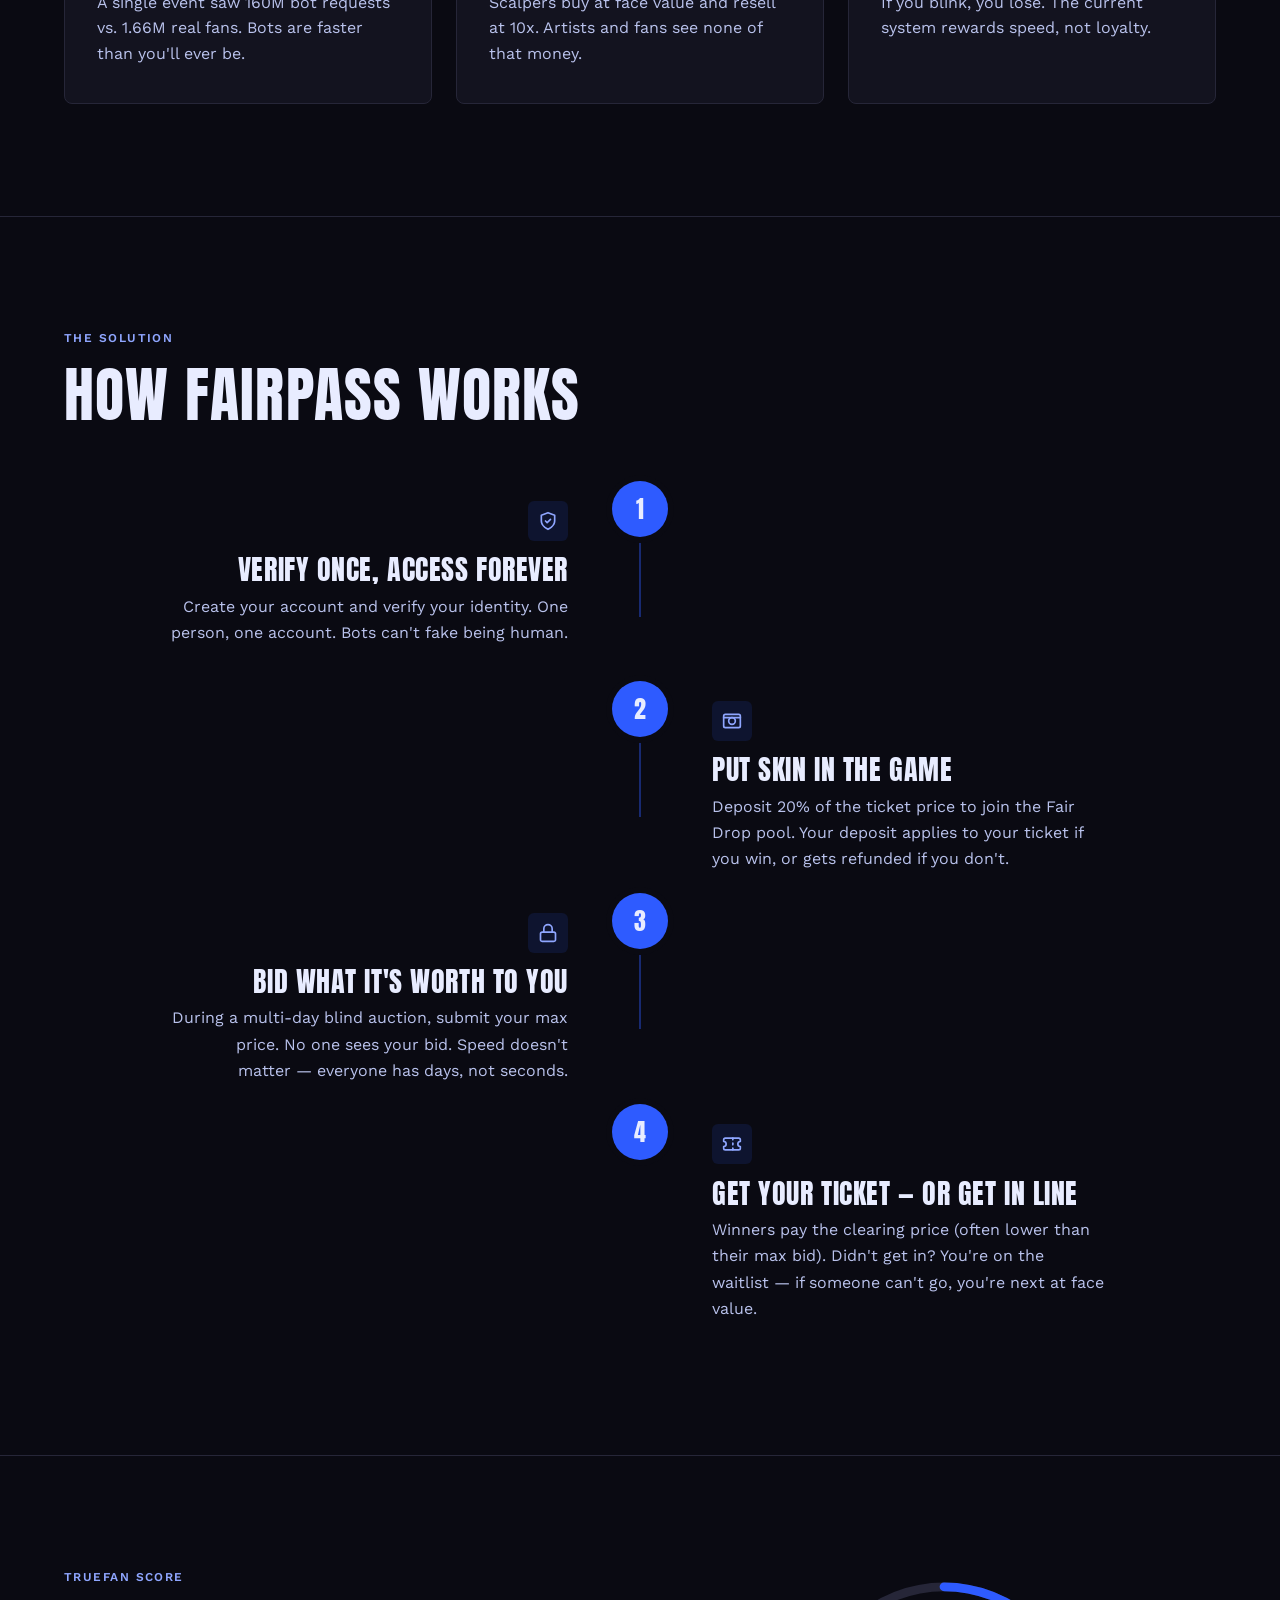
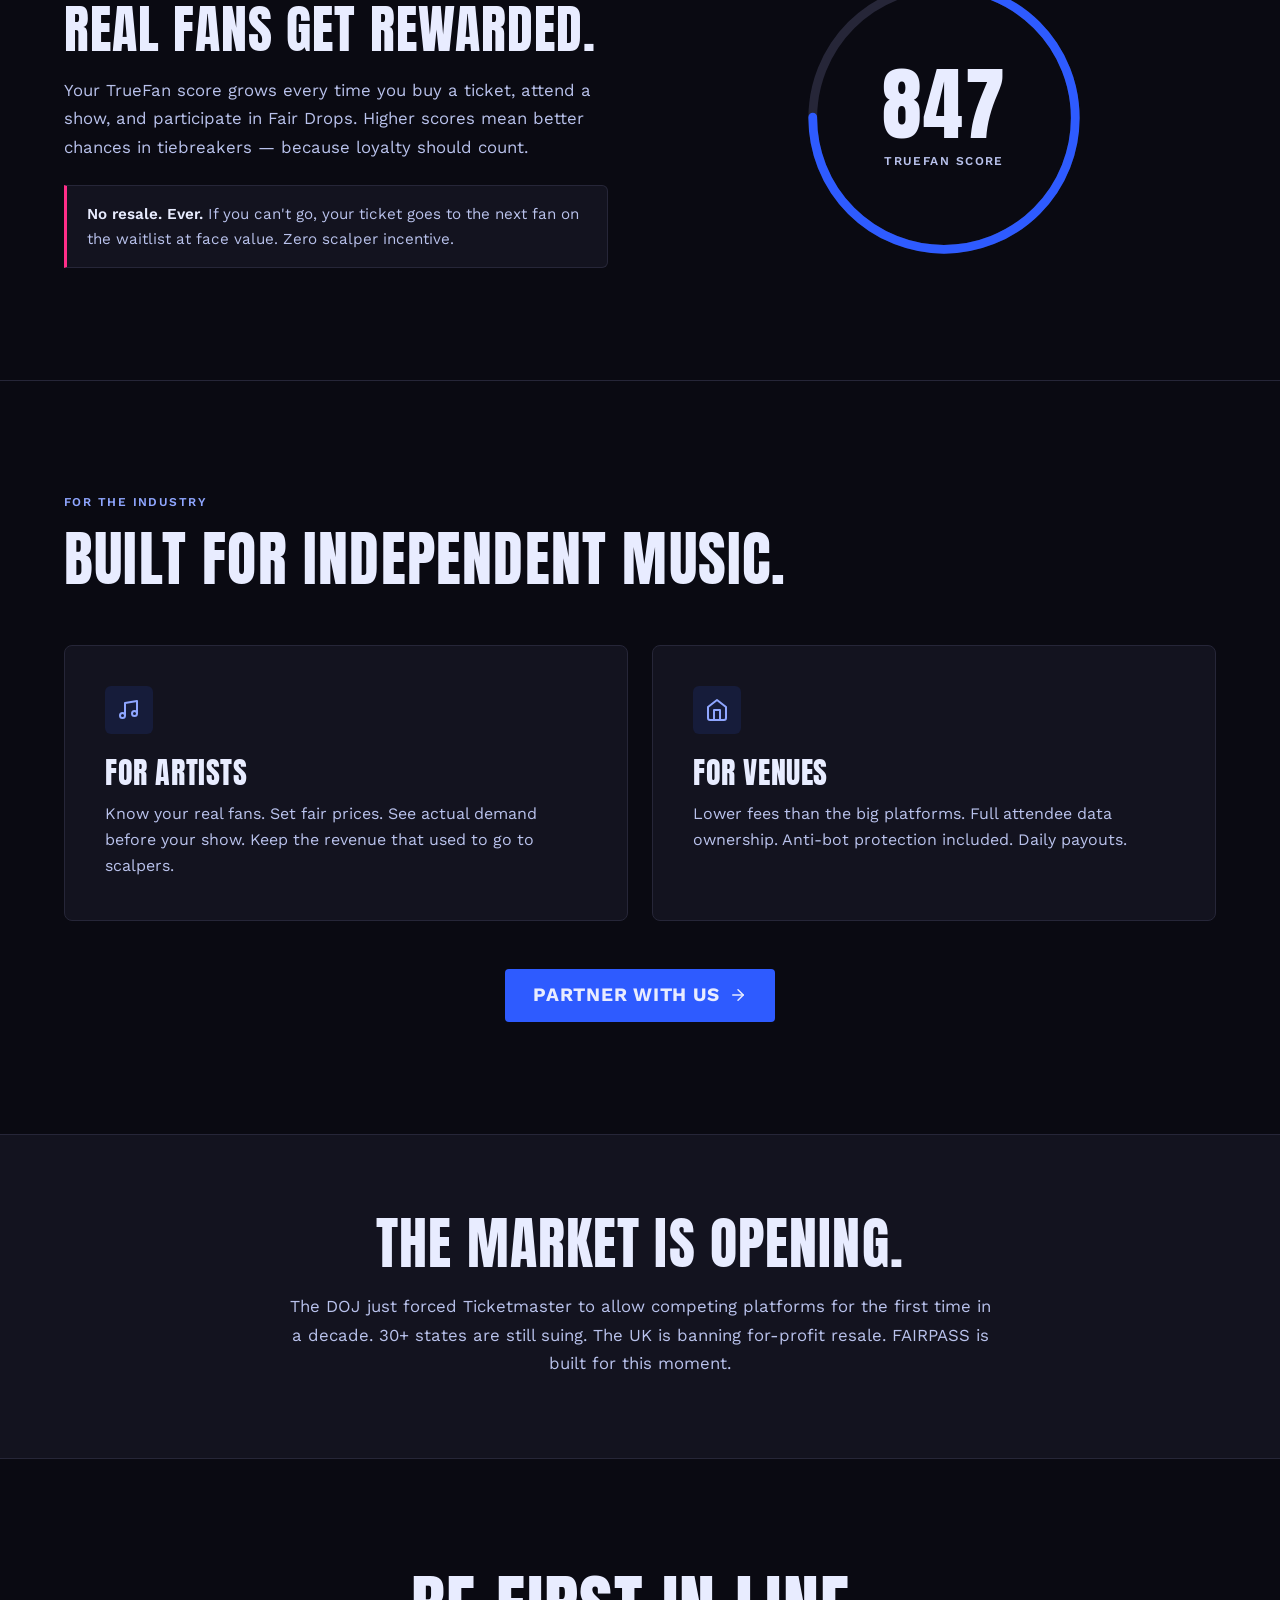
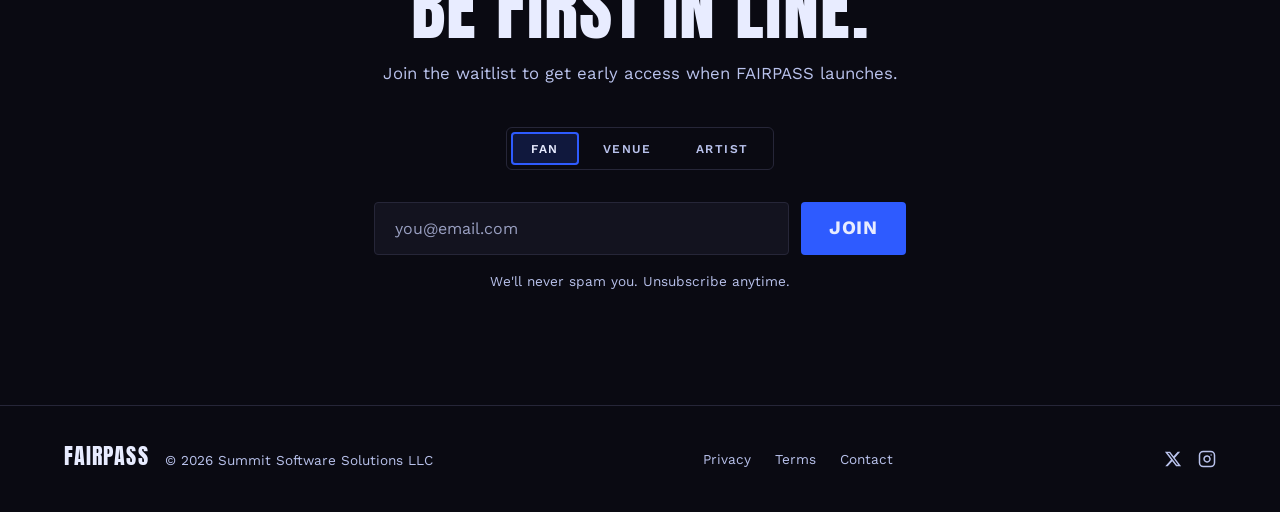
==== commit 95a93cc3: "feat(brand): add FAIRPASS brand guide and restyle the landing page - brand/: brand guide (README, vi" ====
--- a/index.html
+++ b/index.html
@@ -3,50 +3,56 @@
 <head>
   <meta charset="UTF-8">
   <meta name="viewport" content="width=device-width, initial-scale=1.0">
-  <title>Fair Pass — Fair Tickets. Real Fans. No Bots.</title>
+  <title>FAIRPASS — Fair Tickets. Real Fans. No Bots.</title>
   <meta name="description" content="The ticketing platform that puts fans first with prepaid deposits, blind auctions, and verified identity — so real fans get real tickets at fair prices.">
+  <meta name="theme-color" content="#0A0A12">
+  <meta name="color-scheme" content="dark">
 
   <!-- Open Graph -->
-  <meta property="og:title" content="Fair Pass — Fair Tickets. Real Fans. No Bots.">
+  <meta property="og:title" content="FAIRPASS — Fair Tickets. Real Fans. No Bots.">
   <meta property="og:description" content="The ticketing platform that puts fans first with prepaid deposits, blind auctions, and verified identity.">
   <meta property="og:type" content="website">
   <meta property="og:image" content="https://ryankolean.github.io/fair-pass/og-image.png">
 
   <!-- Twitter Card -->
   <meta name="twitter:card" content="summary_large_image">
-  <meta name="twitter:title" content="Fair Pass — Fair Tickets. Real Fans. No Bots.">
+  <meta name="twitter:title" content="FAIRPASS — Fair Tickets. Real Fans. No Bots.">
   <meta name="twitter:description" content="The ticketing platform that puts fans first with prepaid deposits, blind auctions, and verified identity.">
 
-  <!-- Favicon -->
-  <link rel="icon" type="image/svg+xml" href="data:image/svg+xml,%3Csvg xmlns='http://www.w3.org/2000/svg' viewBox='0 0 32 32'%3E%3Crect width='32' height='32' rx='6' fill='%230D6E6E'/%3E%3Ctext x='16' y='22' text-anchor='middle' font-family='system-ui' font-weight='700' font-size='16' fill='white'%3EFP%3C/text%3E%3C/svg%3E">
-
-  <!-- Fonts -->
+  <!-- Favicon: the FAIRPASS profile mark (FAIR over PASS, PASS in electric blue, on a Night circle) -->
+  <link rel="icon" type="image/svg+xml" href="data:image/svg+xml,%3Csvg xmlns='http://www.w3.org/2000/svg' viewBox='0 0 32 32'%3E%3Ccircle cx='16' cy='16' r='16' fill='%230A0A12'/%3E%3Ctext x='16' y='15' text-anchor='middle' font-family='Anton,Impact,Arial Narrow,sans-serif' font-size='10' fill='%23E8ECFF'%3EFAIR%3C/text%3E%3Ctext x='16' y='25' text-anchor='middle' font-family='Anton,Impact,Arial Narrow,sans-serif' font-size='10' fill='%232E5BFF'%3EPASS%3C/text%3E%3C/svg%3E">
+
+  <!-- Fonts: Anton (display) and Work Sans (body), per brand/README.md -->
   <link rel="preconnect" href="https://fonts.googleapis.com">
   <link rel="preconnect" href="https://fonts.gstatic.com" crossorigin>
-  <link href="https://fonts.googleapis.com/css2?family=Syne:wght@600;700;800&family=DM+Sans:ital,wght@0,400;0,500;0,600;1,400&display=swap" rel="stylesheet">
+  <link href="https://fonts.googleapis.com/css2?family=Anton&family=Work+Sans:wght@400;500;600;700&display=swap" rel="stylesheet">
+
+  <!-- FAIRPASS brand tokens (colors and font stacks). See brand/README.md. -->
+  <link rel="stylesheet" href="brand/tokens.css">
 
   <style>
     /* ============================================================
        DESIGN TOKENS
+       Brand values come from brand/tokens.css. The fallbacks below
+       repeat them so the page still renders if that file fails.
        ============================================================ */
     :root {
-      --c-primary: #0D6E6E;
-      --c-primary-light: #10908f;
-      --c-secondary: #F59E0B;
-      --c-accent: #7C3AED;
-      --c-dark: #0F172A;
-      --c-dark-mid: #1A2744;
-      --c-light: #F8FAFC;
-      --c-light-dim: #EEF2F7;
-      --c-text: #334155;
-      --c-text-light: #94A3B8;
-      --c-text-on-dark: #CBD5E1;
-
-      --font-display: 'Syne', sans-serif;
-      --font-body: 'DM Sans', sans-serif;
+      --night: var(--fp-night, #0A0A12);         /* every background */
+      --ice: var(--fp-ice, #E8ECFF);             /* text, wordmark */
+      --ice-dim: var(--fp-ice-dim, #B9C2EC);     /* labels, secondary text */
+      --blue: var(--fp-blue, #2E5BFF);           /* lead accent; 24px+ text only */
+      --blue-hover: #2448E0;
+      --blue-tint: var(--fp-blue-tint, #8FA6FF); /* small blue text, links */
+      --magenta: var(--fp-magenta, #FF2E88);     /* second accent; "should be" */
+      --panel: #13131F;                          /* cards, bands (from the brand guide) */
+      --line: #262638;                           /* hairlines (from the brand guide) */
+
+      --font-display: var(--fp-display, "Anton", Impact, "Arial Narrow", sans-serif);
+      --font-body: var(--fp-body, "Work Sans", system-ui, sans-serif);
 
       --ease-out-expo: cubic-bezier(0.16, 1, 0.3, 1);
-      --ease-out-quart: cubic-bezier(0.25, 1, 0.5, 1);
+
+      color-scheme: dark;
     }
 
     /* ============================================================
@@ -58,20 +64,33 @@
       scroll-behavior: smooth;
       -webkit-font-smoothing: antialiased;
       -moz-osx-font-smoothing: grayscale;
+      background: var(--night);
     }
 
     body {
       font-family: var(--font-body);
       font-size: 1rem;
       line-height: 1.6;
-      color: var(--c-text);
-      background: var(--c-light);
+      color: var(--ice);
+      background: var(--night);
       overflow-x: hidden;
     }
 
     img, svg { display: block; max-width: 100%; }
     a { color: inherit; text-decoration: none; }
     button { font-family: inherit; cursor: pointer; border: none; }
+    :focus-visible { outline: 2px solid var(--blue-tint); outline-offset: 3px; }
+
+    /* Anton is display only: always uppercase, regular weight. */
+    h1, h2, h3 {
+      font-family: var(--font-display);
+      font-weight: 400;
+      text-transform: uppercase;
+      letter-spacing: 0.02em;
+      line-height: 1.02;
+      color: var(--ice);
+      text-wrap: balance;
+    }
 
     /* ============================================================
        UTILITY
@@ -89,6 +108,25 @@
       clip: rect(0,0,0,0); white-space: nowrap; border: 0;
     }
 
+    /* The FAIRPASS wordmark: Anton, all caps, 0.05em tracking, Ice on Night. */
+    .wordmark {
+      font-family: var(--font-display);
+      font-weight: 400;
+      text-transform: uppercase;
+      letter-spacing: 0.05em;
+      color: var(--ice);
+      line-height: 1;
+    }
+
+    /* Label: Work Sans 600, caps, wide tracking. */
+    .label {
+      font-family: var(--font-body);
+      font-weight: 600;
+      font-size: 0.75rem;
+      text-transform: uppercase;
+      letter-spacing: 0.12em;
+    }
+
     /* Scroll-reveal base */
     .reveal {
       opacity: 0;
@@ -104,6 +142,57 @@
     .reveal-delay-3 { transition-delay: 0.3s; }
     .reveal-delay-4 { transition-delay: 0.4s; }
 
+    @media (prefers-reduced-motion: reduce) {
+      html { scroll-behavior: auto; }
+      .reveal { opacity: 1; transform: none; transition: none; }
+      .score-ring__fill { transition: none; }
+    }
+
+    /* ============================================================
+       BUTTONS
+       Ice on electric blue is 4.4:1, so button text is bold 19px
+       (large text) to stay readable. See brand/README.md, Color.
+       ============================================================ */
+    .btn {
+      display: inline-flex;
+      align-items: center;
+      gap: 0.6rem;
+      font-family: var(--font-body);
+      font-weight: 700;
+      font-size: 1.1875rem;
+      line-height: 1.2;
+      text-transform: uppercase;
+      letter-spacing: 0.04em;
+      padding: 0.95rem 1.75rem;
+      border-radius: 4px;
+      transition: transform 0.2s var(--ease-out-expo), background-color 0.2s, border-color 0.2s;
+    }
+    .btn--primary {
+      background: var(--blue);
+      color: var(--ice);
+    }
+    .btn--primary:hover {
+      background: var(--blue-hover);
+      transform: translateY(-2px);
+    }
+    .btn--ghost {
+      background: transparent;
+      color: var(--ice);
+      border: 1px solid var(--line);
+      box-shadow: inset 0 0 0 1px var(--line);
+    }
+    .btn--ghost:hover {
+      border-color: var(--ice-dim);
+      box-shadow: inset 0 0 0 1px var(--ice-dim);
+      transform: translateY(-1px);
+    }
+    .btn__arrow {
+      transition: transform 0.2s;
+    }
+    .btn:hover .btn__arrow {
+      transform: translateX(3px);
+    }
+
     /* ============================================================
        NAVIGATION
        ============================================================ */
@@ -112,13 +201,14 @@
       top: 0; left: 0; right: 0;
       z-index: 100;
       padding: 1.25rem 0;
-      transition: background 0.3s, box-shadow 0.3s, padding 0.3s;
+      border-bottom: 1px solid transparent;
+      transition: background 0.3s, border-color 0.3s, padding 0.3s;
     }
     .nav.scrolled {
-      background: rgba(15, 23, 42, 0.92);
+      background: rgba(10, 10, 18, 0.92);
       backdrop-filter: blur(12px);
       -webkit-backdrop-filter: blur(12px);
-      box-shadow: 0 1px 0 rgba(255,255,255,0.06);
+      border-bottom-color: var(--line);
       padding: 0.75rem 0;
     }
     .nav__inner {
@@ -127,44 +217,22 @@
       justify-content: space-between;
     }
     .nav__logo {
-      font-family: var(--font-display);
-      font-weight: 800;
-      font-size: 1.35rem;
-      color: #fff;
-      letter-spacing: -0.02em;
-      display: flex;
-      align-items: center;
-      gap: 0.5rem;
-    }
-    .nav__logo-mark {
-      width: 32px; height: 32px;
-      background: var(--c-primary);
-      border-radius: 8px;
-      display: flex;
-      align-items: center;
-      justify-content: center;
-      font-size: 0.85rem;
-      font-weight: 700;
-      color: #fff;
+      font-size: 1.75rem;
     }
     .nav__cta {
-      font-family: var(--font-display);
-      font-weight: 600;
-      font-size: 0.85rem;
-      color: var(--c-dark);
-      background: var(--c-secondary);
-      padding: 0.6rem 1.4rem;
-      border-radius: 100px;
-      transition: transform 0.2s var(--ease-out-expo), box-shadow 0.2s;
-      letter-spacing: 0.01em;
+      color: var(--ice);
+      background: transparent;
+      border: 2px solid var(--blue);
+      padding: 0.55rem 1.1rem;
+      border-radius: 4px;
+      transition: background-color 0.2s;
     }
     .nav__cta:hover {
-      transform: translateY(-1px);
-      box-shadow: 0 4px 20px rgba(245, 158, 11, 0.35);
-    }
-
-    /* ============================================================
-       HERO
+      background: rgba(46, 91, 255, 0.18);
+    }
+
+    /* ============================================================
+       HERO: the stacked slogan, gig-poster style
        ============================================================ */
     .hero {
       position: relative;
@@ -172,80 +240,28 @@
       min-height: 100dvh;
       display: flex;
       align-items: center;
-      background: var(--c-dark);
+      background: var(--night);
       overflow: hidden;
-    }
-
-    /* Animated mesh gradient background */
-    .hero__bg {
-      position: absolute;
-      inset: 0;
-      z-index: 0;
-    }
-    .hero__bg::before {
-      content: '';
-      position: absolute;
-      width: 120%;
-      height: 120%;
-      top: -10%;
-      left: -10%;
-      background:
-        radial-gradient(ellipse 600px 500px at 20% 50%, rgba(13, 110, 110, 0.35) 0%, transparent 70%),
-        radial-gradient(ellipse 500px 400px at 75% 30%, rgba(124, 58, 237, 0.18) 0%, transparent 70%),
-        radial-gradient(ellipse 400px 350px at 60% 80%, rgba(245, 158, 11, 0.12) 0%, transparent 70%);
-      animation: meshDrift 20s ease-in-out infinite alternate;
-    }
-    .hero__bg::after {
-      content: '';
-      position: absolute;
-      inset: 0;
-      background: url("data:image/svg+xml,%3Csvg viewBox='0 0 256 256' xmlns='http://www.w3.org/2000/svg'%3E%3Cfilter id='n'%3E%3CfeTurbulence type='fractalNoise' baseFrequency='0.85' numOctaves='4' stitchTiles='stitch'/%3E%3C/filter%3E%3Crect width='100%25' height='100%25' filter='url(%23n)' opacity='0.03'/%3E%3C/svg%3E");
-      background-size: 256px;
-      opacity: 1;
-    }
-
-    @keyframes meshDrift {
-      0%   { transform: translate(0, 0) scale(1); }
-      50%  { transform: translate(-2%, 1.5%) scale(1.02); }
-      100% { transform: translate(1%, -1%) scale(1.01); }
-    }
-
-    /* Grid pattern overlay */
-    .hero__grid {
-      position: absolute;
-      inset: 0;
-      z-index: 1;
-      background-image:
-        linear-gradient(rgba(255,255,255,0.02) 1px, transparent 1px),
-        linear-gradient(90deg, rgba(255,255,255,0.02) 1px, transparent 1px);
-      background-size: 60px 60px;
     }
 
     .hero__content {
       position: relative;
-      z-index: 2;
-      padding: 8rem 0 6rem;
-      max-width: 800px;
+      padding: 8rem 1.5rem 6rem;
     }
 
     .hero__badge {
       display: inline-flex;
       align-items: center;
-      gap: 0.5rem;
-      font-family: var(--font-body);
-      font-size: 0.8rem;
-      font-weight: 500;
-      color: var(--c-secondary);
-      background: rgba(245, 158, 11, 0.1);
-      border: 1px solid rgba(245, 158, 11, 0.2);
-      border-radius: 100px;
-      padding: 0.4rem 1rem;
-      margin-bottom: 2rem;
-      letter-spacing: 0.03em;
+      gap: 0.6rem;
+      color: var(--ice-dim);
+      border: 1px solid var(--line);
+      border-radius: 4px;
+      padding: 0.45rem 0.9rem;
+      margin-bottom: 1.75rem;
     }
     .hero__badge-dot {
-      width: 6px; height: 6px;
-      background: var(--c-secondary);
+      width: 7px; height: 7px;
+      background: var(--blue);
       border-radius: 50%;
       animation: pulse 2s ease-in-out infinite;
     }
@@ -254,23 +270,24 @@
       50% { opacity: 0.4; }
     }
 
-    .hero__headline {
-      font-family: var(--font-display);
-      font-weight: 800;
-      font-size: clamp(2.8rem, 7vw, 5.5rem);
-      line-height: 1.05;
-      color: #fff;
-      letter-spacing: -0.03em;
-      margin-bottom: 1.5rem;
-    }
-    .hero__headline em {
-      font-style: normal;
-      color: var(--c-secondary);
-    }
+    .hero__kicker {
+      color: var(--blue-tint);
+      font-size: 0.875rem;
+      margin-bottom: 1.25rem;
+    }
+
+    /* Slogan stack: five lines, Anton caps, line height 1.0. Only "should be" is highlighted. */
+    .slogan {
+      font-size: clamp(3rem, 8.5vw, 6.75rem);
+      line-height: 1;
+      margin-bottom: 2rem;
+    }
+    .slogan span { display: block; }
+    .slogan .hl { color: var(--magenta); }
 
     .hero__sub {
-      font-size: clamp(1.05rem, 2vw, 1.25rem);
-      color: var(--c-text-on-dark);
+      font-size: clamp(1.05rem, 2vw, 1.2rem);
+      color: var(--ice-dim);
       max-width: 600px;
       line-height: 1.65;
       margin-bottom: 2.5rem;
@@ -282,93 +299,44 @@
       flex-wrap: wrap;
     }
 
-    .btn {
-      display: inline-flex;
-      align-items: center;
-      gap: 0.5rem;
-      font-family: var(--font-display);
-      font-weight: 600;
-      font-size: 1rem;
-      padding: 0.9rem 2rem;
-      border-radius: 100px;
-      transition: transform 0.2s var(--ease-out-expo), box-shadow 0.3s;
-      letter-spacing: 0.01em;
-    }
-    .btn--primary {
-      background: var(--c-primary);
-      color: #fff;
-    }
-    .btn--primary:hover {
-      transform: translateY(-2px);
-      box-shadow: 0 6px 30px rgba(13, 110, 110, 0.4);
-    }
-    .btn--ghost {
-      background: transparent;
-      color: var(--c-text-on-dark);
-      border: 1px solid rgba(255,255,255,0.15);
-    }
-    .btn--ghost:hover {
-      border-color: rgba(255,255,255,0.3);
-      transform: translateY(-1px);
-    }
-    .btn--secondary {
-      background: var(--c-secondary);
-      color: var(--c-dark);
-    }
-    .btn--secondary:hover {
-      transform: translateY(-2px);
-      box-shadow: 0 6px 30px rgba(245, 158, 11, 0.35);
-    }
-    .btn__arrow {
-      transition: transform 0.2s;
-    }
-    .btn:hover .btn__arrow {
-      transform: translateX(3px);
-    }
-
     .hero__backed {
       margin-top: 3.5rem;
       display: flex;
       align-items: center;
       gap: 0.75rem;
       font-size: 0.85rem;
-      color: var(--c-text-light);
+      color: var(--ice-dim);
     }
     .hero__backed-line {
       width: 32px;
-      height: 1px;
-      background: rgba(255,255,255,0.15);
+      height: 2px;
+      background: var(--blue);
+    }
+
+    /* ============================================================
+       SECTIONS (shared)
+       ============================================================ */
+    .section {
+      padding: 7rem 0;
+      background: var(--night);
+      border-top: 1px solid var(--line);
+      position: relative;
+    }
+
+    .section-label {
+      display: block;
+      color: var(--blue-tint);
+      margin-bottom: 1rem;
+    }
+
+    .section-title {
+      font-size: clamp(2.25rem, 5.5vw, 3.75rem);
+      margin-bottom: 3.5rem;
     }
 
     /* ============================================================
        SECTION: PROBLEM
        ============================================================ */
-    .problem {
-      padding: 7rem 0;
-      background: var(--c-light);
-      position: relative;
-    }
-
-    .section-label {
-      font-family: var(--font-display);
-      font-weight: 700;
-      font-size: 0.75rem;
-      text-transform: uppercase;
-      letter-spacing: 0.12em;
-      color: var(--c-primary);
-      margin-bottom: 1rem;
-    }
-
-    .section-title {
-      font-family: var(--font-display);
-      font-weight: 800;
-      font-size: clamp(2rem, 4.5vw, 3.25rem);
-      line-height: 1.1;
-      letter-spacing: -0.02em;
-      color: var(--c-dark);
-      margin-bottom: 3.5rem;
-    }
-
     .problem__grid {
       display: grid;
       grid-template-columns: repeat(3, 1fr);
@@ -376,11 +344,11 @@
     }
 
     .problem__card {
-      background: #fff;
-      border-radius: 16px;
+      background: var(--panel);
+      border-radius: 8px;
       padding: 2.25rem 2rem;
-      border: 1px solid rgba(0,0,0,0.06);
-      transition: transform 0.3s var(--ease-out-expo), box-shadow 0.3s;
+      border: 1px solid var(--line);
+      transition: transform 0.3s var(--ease-out-expo), border-color 0.3s;
       position: relative;
       overflow: hidden;
     }
@@ -389,13 +357,13 @@
       position: absolute;
       top: 0; left: 0; right: 0;
       height: 3px;
-      background: linear-gradient(90deg, var(--c-secondary), var(--c-accent));
+      background: var(--blue);
       opacity: 0;
       transition: opacity 0.3s;
     }
     .problem__card:hover {
       transform: translateY(-4px);
-      box-shadow: 0 12px 40px rgba(0,0,0,0.08);
+      border-color: #3A3A55;
     }
     .problem__card:hover::before {
       opacity: 1;
@@ -404,39 +372,36 @@
     .problem__icon {
       width: 48px;
       height: 48px;
-      border-radius: 12px;
+      border-radius: 6px;
       display: flex;
       align-items: center;
       justify-content: center;
-      margin-bottom: 1.25rem;
-      background: rgba(245, 158, 11, 0.1);
-      color: var(--c-secondary);
-    }
-
+      margin-bottom: 1.5rem;
+      background: rgba(46, 91, 255, 0.12);
+      color: var(--blue-tint);
+    }
+
+    /* Lead with one big number, in the lead accent. */
     .problem__stat {
       font-family: var(--font-display);
-      font-weight: 800;
-      font-size: 1.75rem;
-      color: var(--c-dark);
-      letter-spacing: -0.02em;
-      margin-bottom: 0.5rem;
+      font-weight: 400;
+      text-transform: uppercase;
+      letter-spacing: 0.02em;
+      font-size: 2rem;
+      line-height: 1.05;
+      color: var(--blue);
+      margin-bottom: 0.75rem;
     }
 
     .problem__desc {
-      font-size: 0.95rem;
-      color: var(--c-text);
+      font-size: 1rem;
+      color: var(--ice-dim);
       line-height: 1.6;
     }
 
     /* ============================================================
        SECTION: HOW IT WORKS
        ============================================================ */
-    .how {
-      padding: 7rem 0;
-      background: var(--c-light-dim);
-      position: relative;
-    }
-
     .how__steps {
       display: grid;
       gap: 0;
@@ -451,7 +416,7 @@
     }
 
     .step__content {
-      padding: 1.5rem 0;
+      padding: 1.25rem 0;
     }
 
     .step:nth-child(odd) .step__content { grid-column: 1; text-align: right; padding-right: 2rem; }
@@ -469,45 +434,41 @@
     }
 
     .step__number {
-      width: 52px;
-      height: 52px;
+      width: 56px;
+      height: 56px;
       border-radius: 50%;
-      background: var(--c-primary);
-      color: #fff;
+      background: var(--blue);
+      color: var(--ice);
       font-family: var(--font-display);
-      font-weight: 700;
-      font-size: 1.1rem;
+      font-size: 1.5rem;
+      line-height: 1;
       display: flex;
       align-items: center;
       justify-content: center;
       position: relative;
       z-index: 2;
       flex-shrink: 0;
-      box-shadow: 0 0 0 6px var(--c-light-dim), 0 4px 20px rgba(13, 110, 110, 0.25);
+      box-shadow: 0 0 0 6px var(--night);
     }
 
     .step__line {
       width: 2px;
       flex: 1;
-      background: linear-gradient(to bottom, var(--c-primary), rgba(13, 110, 110, 0.15));
+      background: rgba(46, 91, 255, 0.4);
       min-height: 80px;
     }
     .step:last-child .step__line { display: none; }
 
     .step__title {
-      font-family: var(--font-display);
-      font-weight: 700;
-      font-size: 1.3rem;
-      color: var(--c-dark);
-      margin-bottom: 0.5rem;
-      letter-spacing: -0.01em;
+      font-size: 1.75rem;
+      margin-bottom: 0.6rem;
     }
 
     .step__desc {
-      font-size: 0.95rem;
-      color: var(--c-text);
+      font-size: 1rem;
+      color: var(--ice-dim);
       line-height: 1.65;
-      max-width: 380px;
+      max-width: 400px;
     }
     .step:nth-child(odd) .step__desc { margin-left: auto; }
 
@@ -517,32 +478,16 @@
       justify-content: center;
       width: 40px;
       height: 40px;
-      border-radius: 10px;
-      background: rgba(13, 110, 110, 0.08);
-      color: var(--c-primary);
-      margin-bottom: 0.75rem;
+      border-radius: 6px;
+      background: rgba(46, 91, 255, 0.12);
+      color: var(--blue-tint);
+      margin-bottom: 0.9rem;
     }
     .step:nth-child(odd) .step__icon { margin-left: auto; }
 
     /* ============================================================
        SECTION: TRUEFAN
        ============================================================ */
-    .truefan {
-      padding: 7rem 0;
-      background: var(--c-dark);
-      color: #fff;
-      position: relative;
-      overflow: hidden;
-    }
-    .truefan::before {
-      content: '';
-      position: absolute;
-      width: 600px; height: 600px;
-      border-radius: 50%;
-      background: radial-gradient(circle, rgba(13, 110, 110, 0.2) 0%, transparent 70%);
-      top: -200px; right: -200px;
-    }
-
     .truefan__inner {
       display: grid;
       grid-template-columns: 1fr 1fr;
@@ -568,12 +513,12 @@
     }
     .score-ring__bg {
       fill: none;
-      stroke: rgba(255,255,255,0.06);
+      stroke: var(--line);
       stroke-width: 8;
     }
     .score-ring__fill {
       fill: none;
-      stroke: url(#scoreGradient);
+      stroke: var(--blue);
       stroke-width: 8;
       stroke-linecap: round;
       stroke-dasharray: 754;
@@ -593,101 +538,81 @@
     }
     .score-ring__value {
       font-family: var(--font-display);
-      font-weight: 800;
-      font-size: 3.5rem;
-      letter-spacing: -0.03em;
+      font-size: 5rem;
       line-height: 1;
-      color: #fff;
+      letter-spacing: 0.02em;
+      color: var(--ice);
     }
     .score-ring__text {
-      font-size: 0.85rem;
-      color: var(--c-text-light);
-      margin-top: 0.25rem;
-      font-weight: 500;
+      color: var(--ice-dim);
+      margin-top: 0.5rem;
     }
 
     .truefan__copy h2 {
-      font-family: var(--font-display);
-      font-weight: 800;
-      font-size: clamp(1.8rem, 3.5vw, 2.5rem);
-      line-height: 1.15;
-      letter-spacing: -0.02em;
+      font-size: clamp(2.25rem, 4.5vw, 3.25rem);
       margin-bottom: 1.25rem;
     }
 
     .truefan__text {
       font-size: 1.05rem;
-      color: var(--c-text-on-dark);
+      color: var(--ice-dim);
       line-height: 1.7;
       margin-bottom: 1.5rem;
     }
 
     .truefan__callout {
-      background: rgba(245, 158, 11, 0.08);
-      border-left: 3px solid var(--c-secondary);
+      background: var(--panel);
+      border: 1px solid var(--line);
+      border-left: 3px solid var(--magenta);
       padding: 1rem 1.25rem;
-      border-radius: 0 8px 8px 0;
-      font-size: 0.9rem;
-      color: var(--c-text-on-dark);
+      border-radius: 0 6px 6px 0;
+      font-size: 0.95rem;
+      color: var(--ice-dim);
       line-height: 1.6;
     }
+    .truefan__callout strong { color: var(--ice); font-weight: 600; }
 
     /* ============================================================
        SECTION: FOR VENUES & ARTISTS
        ============================================================ */
-    .partners {
-      padding: 7rem 0;
-      background: var(--c-light);
-    }
-
     .partners__grid {
       display: grid;
       grid-template-columns: 1fr 1fr;
-      gap: 2rem;
+      gap: 1.5rem;
     }
 
     .partners__card {
       padding: 2.5rem;
-      border-radius: 16px;
-      border: 1px solid rgba(0,0,0,0.06);
-      background: #fff;
-      transition: transform 0.3s var(--ease-out-expo), box-shadow 0.3s;
+      border-radius: 8px;
+      border: 1px solid var(--line);
+      background: var(--panel);
+      transition: transform 0.3s var(--ease-out-expo), border-color 0.3s;
     }
     .partners__card:hover {
       transform: translateY(-4px);
-      box-shadow: 0 12px 40px rgba(0,0,0,0.06);
+      border-color: #3A3A55;
     }
 
     .partners__card-icon {
       width: 48px;
       height: 48px;
-      border-radius: 12px;
+      border-radius: 6px;
       display: flex;
       align-items: center;
       justify-content: center;
-      margin-bottom: 1.25rem;
-    }
-    .partners__card:first-child .partners__card-icon {
-      background: rgba(124, 58, 237, 0.1);
-      color: var(--c-accent);
-    }
-    .partners__card:last-child .partners__card-icon {
-      background: rgba(13, 110, 110, 0.1);
-      color: var(--c-primary);
+      margin-bottom: 1.5rem;
+      background: rgba(46, 91, 255, 0.12);
+      color: var(--blue-tint);
     }
 
     .partners__card h3 {
-      font-family: var(--font-display);
-      font-weight: 700;
-      font-size: 1.35rem;
-      color: var(--c-dark);
+      font-size: 1.85rem;
       margin-bottom: 0.75rem;
-      letter-spacing: -0.01em;
     }
 
     .partners__card p {
-      font-size: 0.95rem;
-      color: var(--c-text);
+      font-size: 1rem;
+      color: var(--ice-dim);
       line-height: 1.65;
     }
 
@@ -700,105 +625,76 @@
        SECTION: MARKET TIMING
        ============================================================ */
     .timing {
-      padding: 4.5rem 0;
-      background: linear-gradient(135deg, var(--c-primary), #0a5555);
-      color: #fff;
-      position: relative;
-      overflow: hidden;
-    }
-    .timing::before {
-      content: '';
-      position: absolute;
-      inset: 0;
-      background: url("data:image/svg+xml,%3Csvg viewBox='0 0 256 256' xmlns='http://www.w3.org/2000/svg'%3E%3Cfilter id='n'%3E%3CfeTurbulence type='fractalNoise' baseFrequency='0.9' numOctaves='3' stitchTiles='stitch'/%3E%3C/filter%3E%3Crect width='100%25' height='100%25' filter='url(%23n)' opacity='0.04'/%3E%3C/svg%3E");
-      background-size: 256px;
+      padding: 5rem 0;
+      background: var(--panel);
+      border-top: 1px solid var(--line);
+      border-bottom: 1px solid var(--line);
     }
 
     .timing__inner {
-      position: relative;
       text-align: center;
-      max-width: 720px;
+      max-width: 760px;
       margin: 0 auto;
     }
 
     .timing h2 {
-      font-family: var(--font-display);
-      font-weight: 800;
-      font-size: clamp(1.6rem, 3vw, 2.25rem);
-      margin-bottom: 1rem;
-      letter-spacing: -0.02em;
+      font-size: clamp(2.25rem, 5vw, 3.5rem);
+      margin-bottom: 1.25rem;
     }
 
     .timing p {
       font-size: 1.05rem;
       line-height: 1.7;
-      opacity: 0.9;
+      color: var(--ice-dim);
     }
 
     /* ============================================================
        SECTION: WAITLIST
        ============================================================ */
     .waitlist {
-      padding: 7rem 0;
-      background: var(--c-dark);
-      color: #fff;
-      position: relative;
-    }
-    .waitlist::before {
-      content: '';
-      position: absolute;
-      width: 500px; height: 500px;
-      border-radius: 50%;
-      background: radial-gradient(circle, rgba(124, 58, 237, 0.12) 0%, transparent 70%);
-      bottom: -200px; left: -200px;
+      border-top: none;
     }
 
     .waitlist__inner {
       text-align: center;
-      max-width: 560px;
+      max-width: 580px;
       margin: 0 auto;
-      position: relative;
     }
 
     .waitlist h2 {
-      font-family: var(--font-display);
-      font-weight: 800;
-      font-size: clamp(2rem, 4vw, 3rem);
-      letter-spacing: -0.02em;
-      margin-bottom: 0.75rem;
+      font-size: clamp(2.75rem, 7vw, 4.5rem);
+      margin-bottom: 1rem;
     }
 
     .waitlist__sub {
       font-size: 1.05rem;
-      color: var(--c-text-on-dark);
+      color: var(--ice-dim);
       margin-bottom: 2.5rem;
     }
 
     .waitlist__toggle {
       display: inline-flex;
-      background: rgba(255,255,255,0.06);
-      border-radius: 100px;
+      border: 1px solid var(--line);
+      border-radius: 6px;
       padding: 4px;
       margin-bottom: 2rem;
       gap: 4px;
     }
 
     .waitlist__toggle-btn {
-      font-family: var(--font-body);
-      font-size: 0.85rem;
-      font-weight: 500;
-      color: var(--c-text-light);
+      color: var(--ice-dim);
       background: transparent;
-      padding: 0.5rem 1.25rem;
-      border-radius: 100px;
-      transition: all 0.25s var(--ease-out-expo);
+      padding: 0.6rem 1.25rem;
+      border-radius: 4px;
+      transition: color 0.2s, background-color 0.2s, box-shadow 0.2s;
     }
     .waitlist__toggle-btn.active {
-      background: var(--c-primary);
-      color: #fff;
+      color: var(--ice);
+      background: rgba(46, 91, 255, 0.18);
+      box-shadow: inset 0 0 0 2px var(--blue);
     }
     .waitlist__toggle-btn:hover:not(.active) {
-      color: #fff;
+      color: var(--ice);
     }
 
     .waitlist__form {
@@ -809,27 +705,28 @@
 
     .waitlist__input {
       flex: 1;
+      min-width: 0;
       font-family: var(--font-body);
       font-size: 1rem;
-      padding: 0.9rem 1.25rem;
-      border-radius: 100px;
-      border: 1px solid rgba(255,255,255,0.12);
-      background: rgba(255,255,255,0.06);
-      color: #fff;
+      padding: 0.95rem 1.25rem;
+      border-radius: 4px;
+      border: 1px solid var(--line);
+      background: var(--panel);
+      color: var(--ice);
       outline: none;
       transition: border-color 0.2s, box-shadow 0.2s;
     }
     .waitlist__input::placeholder {
-      color: var(--c-text-light);
+      color: #9AA0C2;
     }
     .waitlist__input:focus {
-      border-color: var(--c-primary);
-      box-shadow: 0 0 0 3px rgba(13, 110, 110, 0.2);
+      border-color: var(--blue);
+      box-shadow: 0 0 0 3px rgba(46, 91, 255, 0.3);
     }
 
     .waitlist__fine {
-      font-size: 0.8rem;
-      color: var(--c-text-light);
+      font-size: 0.85rem;
+      color: var(--ice-dim);
     }
 
     /* ============================================================
@@ -837,8 +734,8 @@
        ============================================================ */
     .footer {
       padding: 2.5rem 0;
-      background: var(--c-dark);
-      border-top: 1px solid rgba(255,255,255,0.06);
+      background: var(--night);
+      border-top: 1px solid var(--line);
     }
 
     .footer__inner {
@@ -849,9 +746,17 @@
       gap: 1rem;
     }
 
+    .footer__brand {
+      display: flex;
+      align-items: baseline;
+      gap: 1rem;
+      flex-wrap: wrap;
+    }
+    .footer__brand .wordmark { font-size: 1.35rem; }
+
     .footer__copy {
-      font-size: 0.8rem;
-      color: var(--c-text-light);
+      font-size: 0.85rem;
+      color: var(--ice-dim);
     }
 
     .footer__links {
@@ -861,12 +766,12 @@
     }
 
     .footer__links a {
-      font-size: 0.8rem;
-      color: var(--c-text-light);
+      font-size: 0.85rem;
+      color: var(--ice-dim);
       transition: color 0.2s;
     }
     .footer__links a:hover {
-      color: #fff;
+      color: var(--ice);
     }
 
     .footer__social {
@@ -874,11 +779,11 @@
       gap: 1rem;
     }
     .footer__social a {
-      color: var(--c-text-light);
+      color: var(--ice-dim);
       transition: color 0.2s;
     }
     .footer__social a:hover {
-      color: #fff;
+      color: var(--ice);
     }
 
     /* ============================================================
@@ -891,6 +796,8 @@
     }
 
     @media (max-width: 768px) {
+      .section { padding: 5rem 0; }
+
       .problem__grid {
         grid-template-columns: 1fr;
         gap: 1.25rem;
@@ -906,7 +813,7 @@
       .step:nth-child(even) .step__content {
         grid-column: 2;
         text-align: left;
-        padding: 1rem 0 1.5rem 1rem;
+        padding: 0.75rem 0 1.75rem 1rem;
       }
       .step:nth-child(odd) .step__timeline,
       .step:nth-child(even) .step__timeline {
@@ -926,24 +833,30 @@
       .partners__grid {
         grid-template-columns: 1fr;
       }
+      .partners__card { padding: 2rem; }
 
       .waitlist__form {
         flex-direction: column;
       }
+      .waitlist__form .btn { justify-content: center; }
 
       .footer__inner {
         flex-direction: column;
         text-align: center;
       }
+      .footer__brand { justify-content: center; }
     }
 
     @media (max-width: 480px) {
-      .hero__content { padding: 6.5rem 0 4rem; }
+      .container { padding: 0 1rem; }
+      .hero__content { padding: 6.5rem 1rem 4rem; }
       .hero__actions { flex-direction: column; }
       .hero__actions .btn { justify-content: center; }
+      .nav__logo { font-size: 1.5rem; }
+      .nav__cta { padding: 0.5rem 0.85rem; }
       .waitlist__toggle { flex-wrap: wrap; justify-content: center; }
       .score-ring { width: 220px; height: 220px; }
-      .score-ring__value { font-size: 2.75rem; }
+      .score-ring__value { font-size: 4rem; }
     }
   </style>
 </head>
@@ -952,25 +865,25 @@
   <!-- ============================== NAV ============================== -->
   <nav class="nav" role="navigation" aria-label="Main navigation">
     <div class="container nav__inner">
-      <a href="#" class="nav__logo" aria-label="Fair Pass home">
-        <span class="nav__logo-mark">FP</span>
-        Fair Pass
-      </a>
-      <a href="#waitlist" class="nav__cta">Join Waitlist</a>
+      <a href="#" class="nav__logo wordmark" aria-label="FAIRPASS home">FAIRPASS</a>
+      <a href="#waitlist" class="nav__cta label">Join Waitlist</a>
     </div>
   </nav>
 
   <!-- ============================== HERO ============================== -->
   <section class="hero" id="hero">
-    <div class="hero__bg" aria-hidden="true"></div>
-    <div class="hero__grid" aria-hidden="true"></div>
     <div class="container hero__content">
-      <div class="hero__badge reveal">
+      <div class="hero__badge label reveal">
         <span class="hero__badge-dot" aria-hidden="true"></span>
         Coming Summer 2026
       </div>
-      <h1 class="hero__headline reveal reveal-delay-1">
-        Fair Tickets.<br>Real Fans.<br><em>No Bots.</em>
+      <p class="hero__kicker label reveal">Fair Tickets. Real Fans. No Bots.</p>
+      <h1 class="slogan reveal reveal-delay-1" aria-label="The price on the ticket should be the price of the ticket.">
+        <span aria-hidden="true">The price</span>
+        <span aria-hidden="true">on the ticket</span>
+        <span class="hl" aria-hidden="true">should be</span>
+        <span aria-hidden="true">the price</span>
+        <span aria-hidden="true">of the ticket.</span>
       </h1>
       <p class="hero__sub reveal reveal-delay-2">
         The ticketing platform that puts fans first with prepaid deposits, blind auctions, and verified identity&nbsp;&mdash; so real fans get real tickets at fair prices.
@@ -990,9 +903,9 @@
   </section>
 
   <!-- ============================== PROBLEM ============================== -->
-  <section class="problem" id="problem">
+  <section class="section problem" id="problem">
     <div class="container">
-      <span class="section-label reveal">The Problem</span>
+      <span class="section-label label reveal">The Problem</span>
       <h2 class="section-title reveal reveal-delay-1">The ticket game is rigged.</h2>
       <div class="problem__grid">
         <div class="problem__card reveal reveal-delay-1">
@@ -1021,10 +934,10 @@
   </section>
 
   <!-- ============================== HOW IT WORKS ============================== -->
-  <section class="how" id="how">
+  <section class="section how" id="how">
     <div class="container">
-      <span class="section-label reveal">The Solution</span>
-      <h2 class="section-title reveal reveal-delay-1">How Fair Pass Works</h2>
+      <span class="section-label label reveal">The Solution</span>
+      <h2 class="section-title reveal reveal-delay-1">How FAIRPASS Works</h2>
       <div class="how__steps">
 
         <!-- Step 1 -->
@@ -1096,10 +1009,10 @@
   </section>
 
   <!-- ============================== TRUEFAN ============================== -->
-  <section class="truefan" id="truefan">
+  <section class="section truefan" id="truefan">
     <div class="container truefan__inner">
       <div class="truefan__copy reveal">
-        <span class="section-label" style="color: var(--c-secondary);">TrueFan Score</span>
+        <span class="section-label label">TrueFan Score</span>
         <h2>Real fans get rewarded.</h2>
         <p class="truefan__text">
           Your TrueFan score grows every time you buy a ticket, attend a show, and participate in Fair Drops. Higher scores mean better chances in tiebreakers&nbsp;&mdash; because loyalty should count.
@@ -1111,19 +1024,12 @@
       <div class="truefan__score reveal reveal-delay-2">
         <div class="score-ring" id="scoreRing">
           <svg class="score-ring__svg" viewBox="0 0 256 256">
-            <defs>
-              <linearGradient id="scoreGradient" x1="0%" y1="0%" x2="100%" y2="0%">
-                <stop offset="0%" stop-color="#0D6E6E"/>
-                <stop offset="50%" stop-color="#F59E0B"/>
-                <stop offset="100%" stop-color="#7C3AED"/>
-              </linearGradient>
-            </defs>
             <circle class="score-ring__bg" cx="128" cy="128" r="120"/>
             <circle class="score-ring__fill" cx="128" cy="128" r="120"/>
           </svg>
           <div class="score-ring__label">
             <span class="score-ring__value">847</span>
-            <span class="score-ring__text">TrueFan Score</span>
+            <span class="score-ring__text label">TrueFan Score</span>
           </div>
         </div>
       </div>
@@ -1131,9 +1037,9 @@
   </section>
 
   <!-- ============================== PARTNERS ============================== -->
-  <section class="partners" id="partners">
+  <section class="section partners" id="partners">
     <div class="container">
-      <span class="section-label reveal">For the Industry</span>
+      <span class="section-label label reveal">For the Industry</span>
       <h2 class="section-title reveal reveal-delay-1">Built for independent music.</h2>
       <div class="partners__grid">
         <div class="partners__card reveal reveal-delay-1">
@@ -1164,20 +1070,20 @@
   <section class="timing">
     <div class="container timing__inner reveal">
       <h2>The market is opening.</h2>
-      <p>The DOJ just forced Ticketmaster to allow competing platforms for the first time in a decade. 30+ states are still suing. The UK is banning for-profit resale. Fair Pass is built for this moment.</p>
+      <p>The DOJ just forced Ticketmaster to allow competing platforms for the first time in a decade. 30+ states are still suing. The UK is banning for-profit resale. FAIRPASS is built for this moment.</p>
     </div>
   </section>
 
   <!-- ============================== WAITLIST ============================== -->
-  <section class="waitlist" id="waitlist">
+  <section class="section waitlist" id="waitlist">
     <div class="container waitlist__inner">
       <h2 class="reveal">Be first in line.</h2>
-      <p class="waitlist__sub reveal reveal-delay-1">Join the waitlist to get early access when Fair Pass launches.</p>
+      <p class="waitlist__sub reveal reveal-delay-1">Join the waitlist to get early access when FAIRPASS launches.</p>
 
       <div class="waitlist__toggle reveal reveal-delay-2" role="radiogroup" aria-label="I am a">
-        <button class="waitlist__toggle-btn active" role="radio" aria-checked="true" data-type="fan">Fan</button>
-        <button class="waitlist__toggle-btn" role="radio" aria-checked="false" data-type="venue">Venue</button>
-        <button class="waitlist__toggle-btn" role="radio" aria-checked="false" data-type="artist">Artist</button>
+        <button class="waitlist__toggle-btn label active" role="radio" aria-checked="true" data-type="fan">Fan</button>
+        <button class="waitlist__toggle-btn label" role="radio" aria-checked="false" data-type="venue">Venue</button>
+        <button class="waitlist__toggle-btn label" role="radio" aria-checked="false" data-type="artist">Artist</button>
       </div>
 
       <form class="waitlist__form reveal reveal-delay-3" action="mailto:waitlist@fairpass.io" method="GET" id="waitlistForm">
@@ -1191,7 +1097,7 @@
           required
           autocomplete="email"
         >
-        <button type="submit" class="btn btn--secondary">Join</button>
+        <button type="submit" class="btn btn--primary">Join</button>
       </form>
       <p class="waitlist__fine reveal reveal-delay-4">We'll never spam you. Unsubscribe anytime.</p>
     </div>
@@ -1200,7 +1106,10 @@
   <!-- ============================== FOOTER ============================== -->
   <footer class="footer">
     <div class="container footer__inner">
-      <p class="footer__copy">Fair Pass &copy; 2026 Summit Software Solutions LLC</p>
+      <div class="footer__brand">
+        <span class="wordmark">FAIRPASS</span>
+        <p class="footer__copy">&copy; 2026 Summit Software Solutions LLC</p>
+      </div>
       <ul class="footer__links">
         <li><a href="#">Privacy</a></li>
         <li><a href="#">Terms</a></li>
@@ -1277,8 +1186,8 @@
       e.preventDefault();
       const email = document.getElementById('waitlistEmail').value;
       const type = document.querySelector('.waitlist__toggle-btn.active').dataset.type;
-      const subject = encodeURIComponent(`Fair Pass Waitlist: ${type}`);
-      const body = encodeURIComponent(`Email: ${email}\nType: ${type}\n\nI'd like to join the Fair Pass waitlist!`);
+      const subject = encodeURIComponent(`FAIRPASS Waitlist: ${type}`);
+      const body = encodeURIComponent(`Email: ${email}\nType: ${type}\n\nI'd like to join the FAIRPASS waitlist!`);
       window.location.href = `mailto:waitlist@fairpass.io?subject=${subject}&body=${body}`;
     });
   </script>
--- a/brand/tokens.css
+++ b/brand/tokens.css
@@ -0,0 +1,14 @@
+/* FAIRPASS brand tokens. See brand/README.md for usage rules. */
+@import url('https://fonts.googleapis.com/css2?family=Anton&family=Work+Sans:wght@400;500;600;700&display=swap');
+
+:root {
+  --fp-night: #0A0A12;     /* every background */
+  --fp-ice: #E8ECFF;       /* text, wordmark */
+  --fp-ice-dim: #B9C2EC;   /* labels, source lines */
+  --fp-blue: #2E5BFF;      /* lead accent; 24px+ only on Night */
+  --fp-blue-tint: #8FA6FF; /* small blue text, links */
+  --fp-magenta: #FF2E88;   /* second accent; Night text on it, never Ice */
+
+  --fp-display: "Anton", Impact, "Arial Narrow", sans-serif;
+  --fp-body: "Work Sans", system-ui, sans-serif;
+}
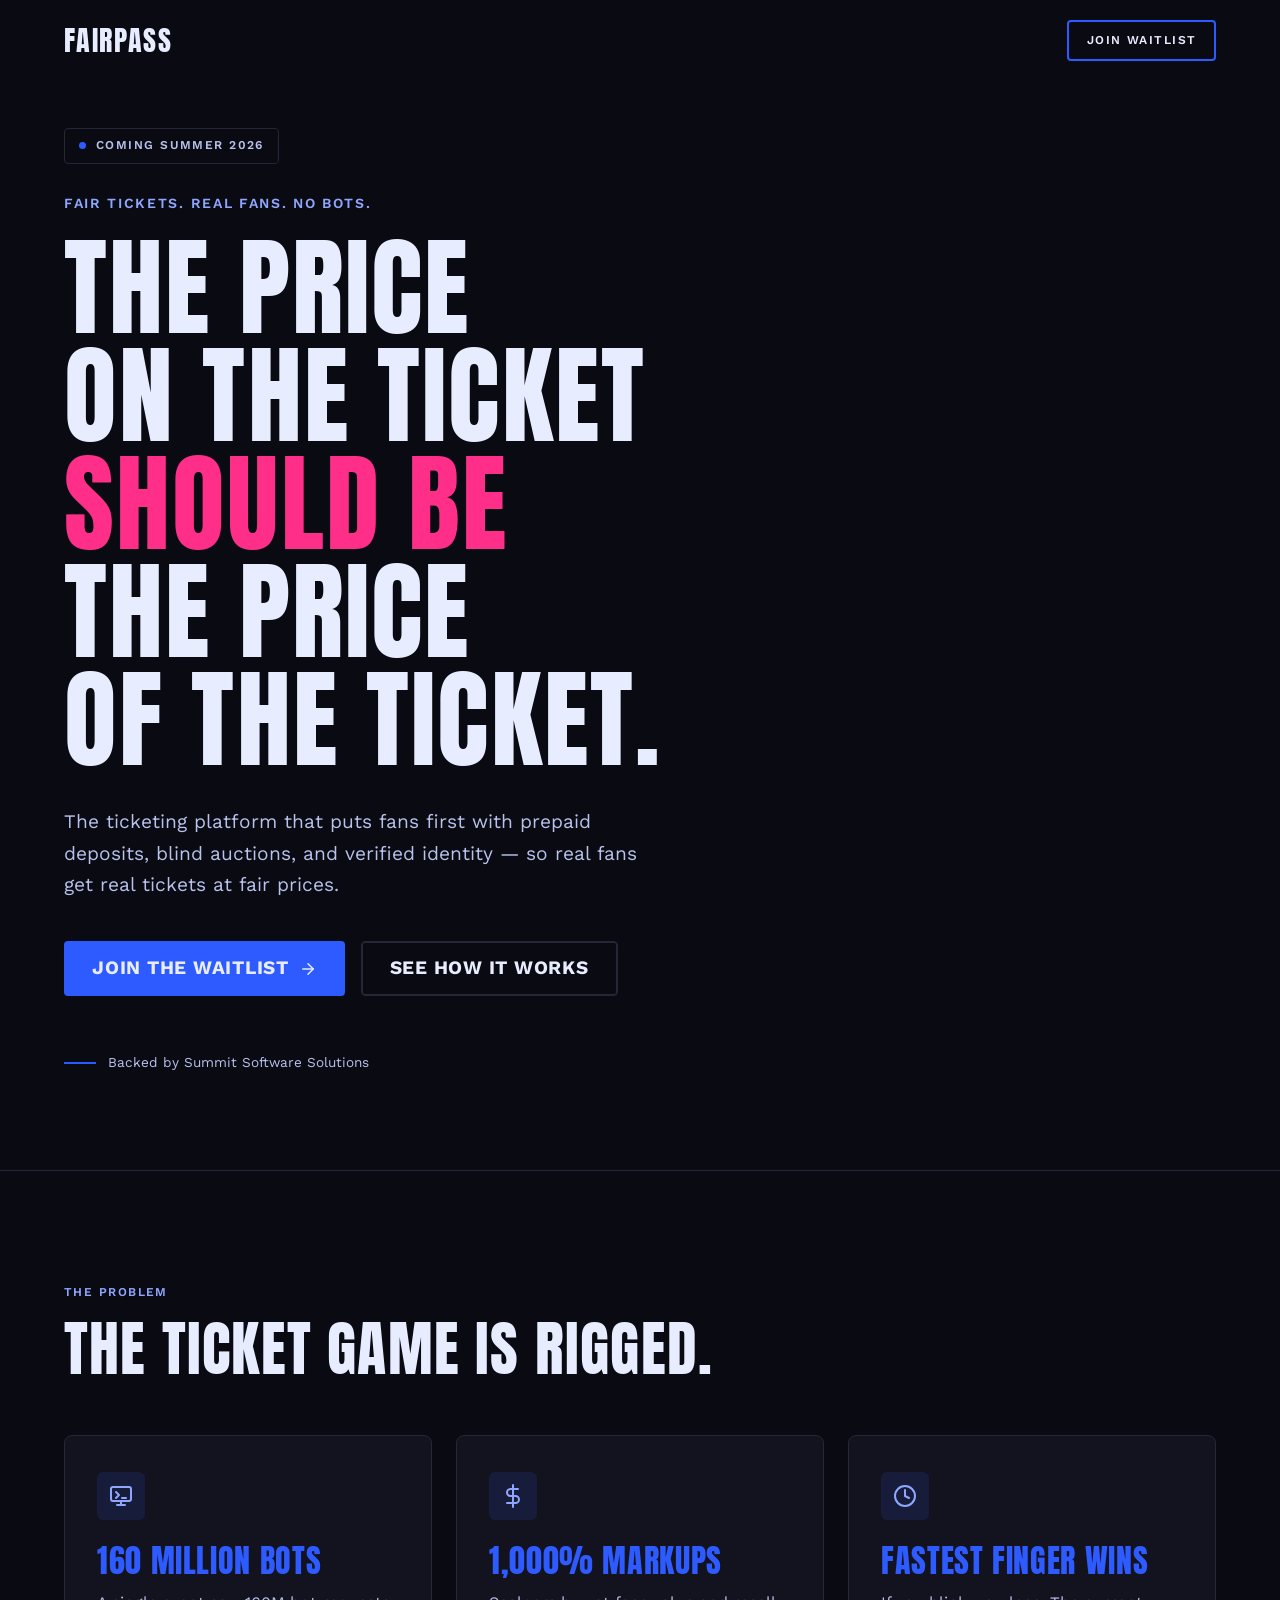
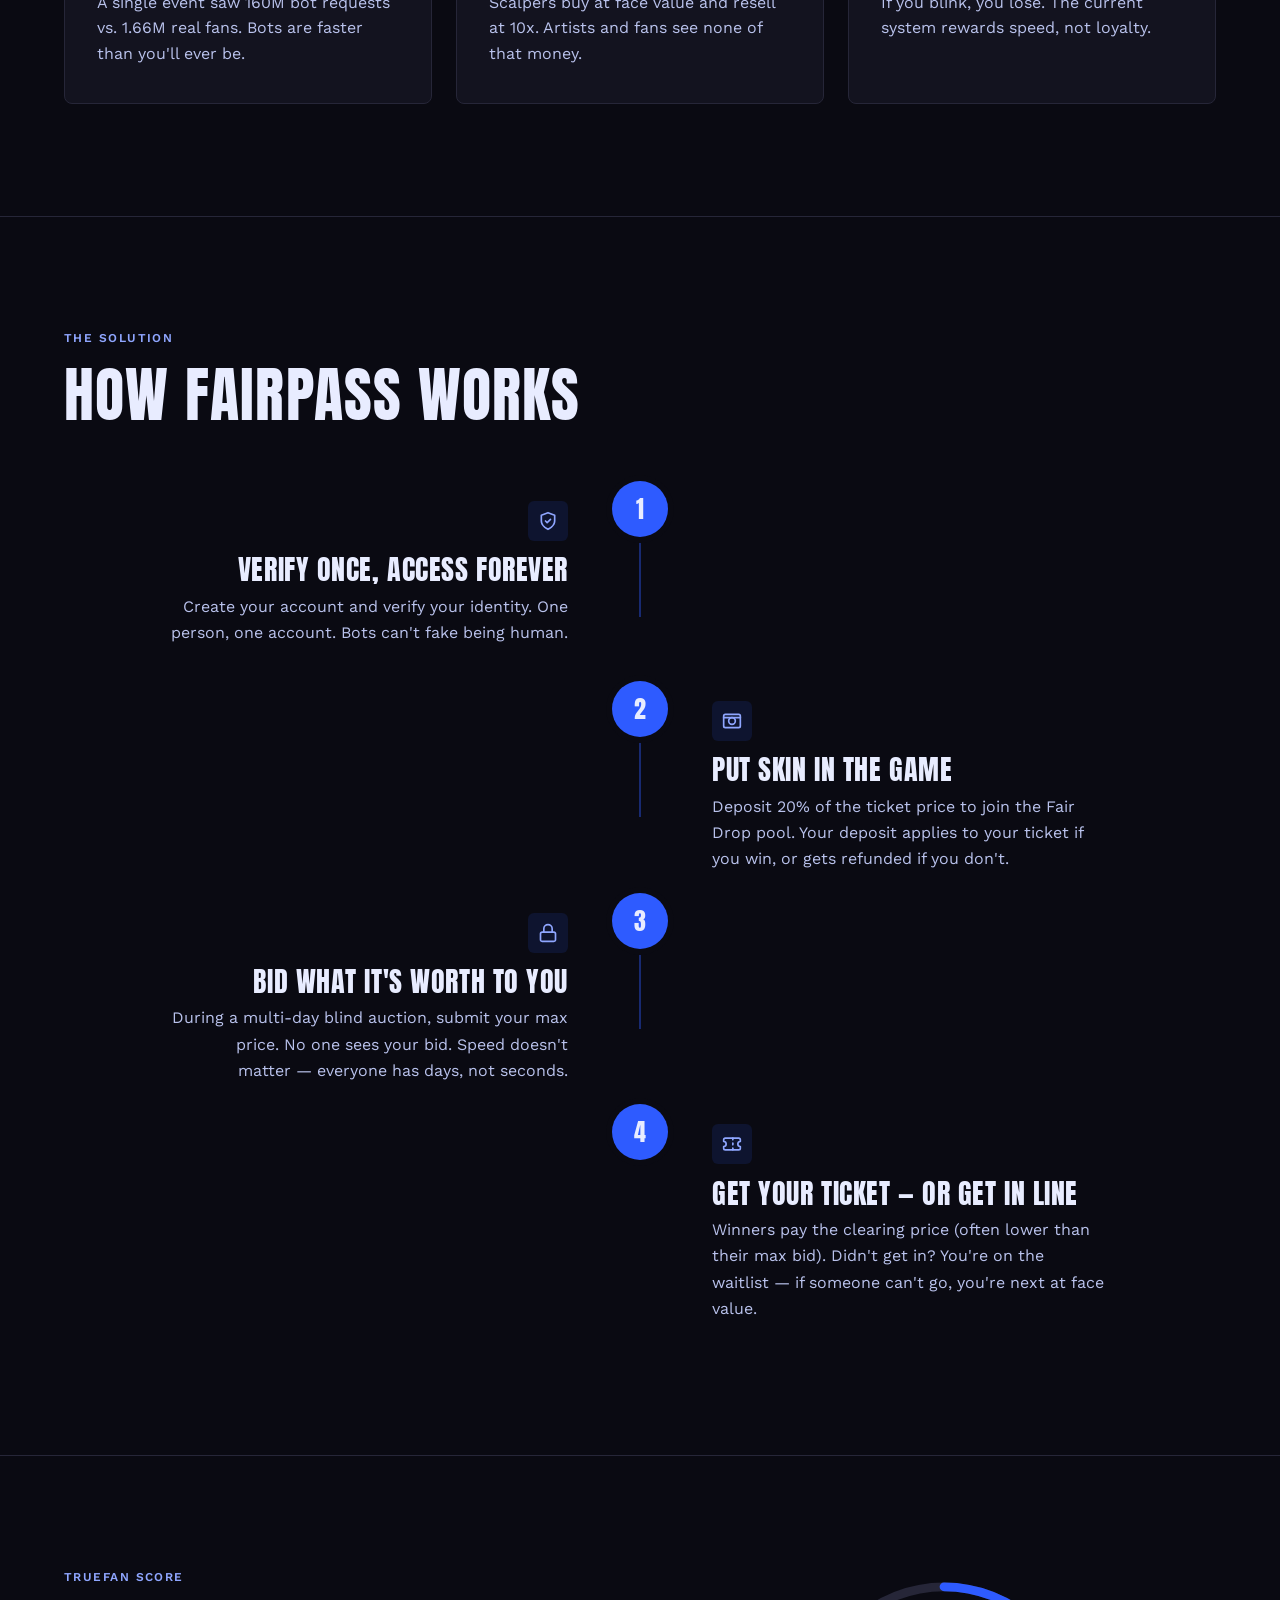
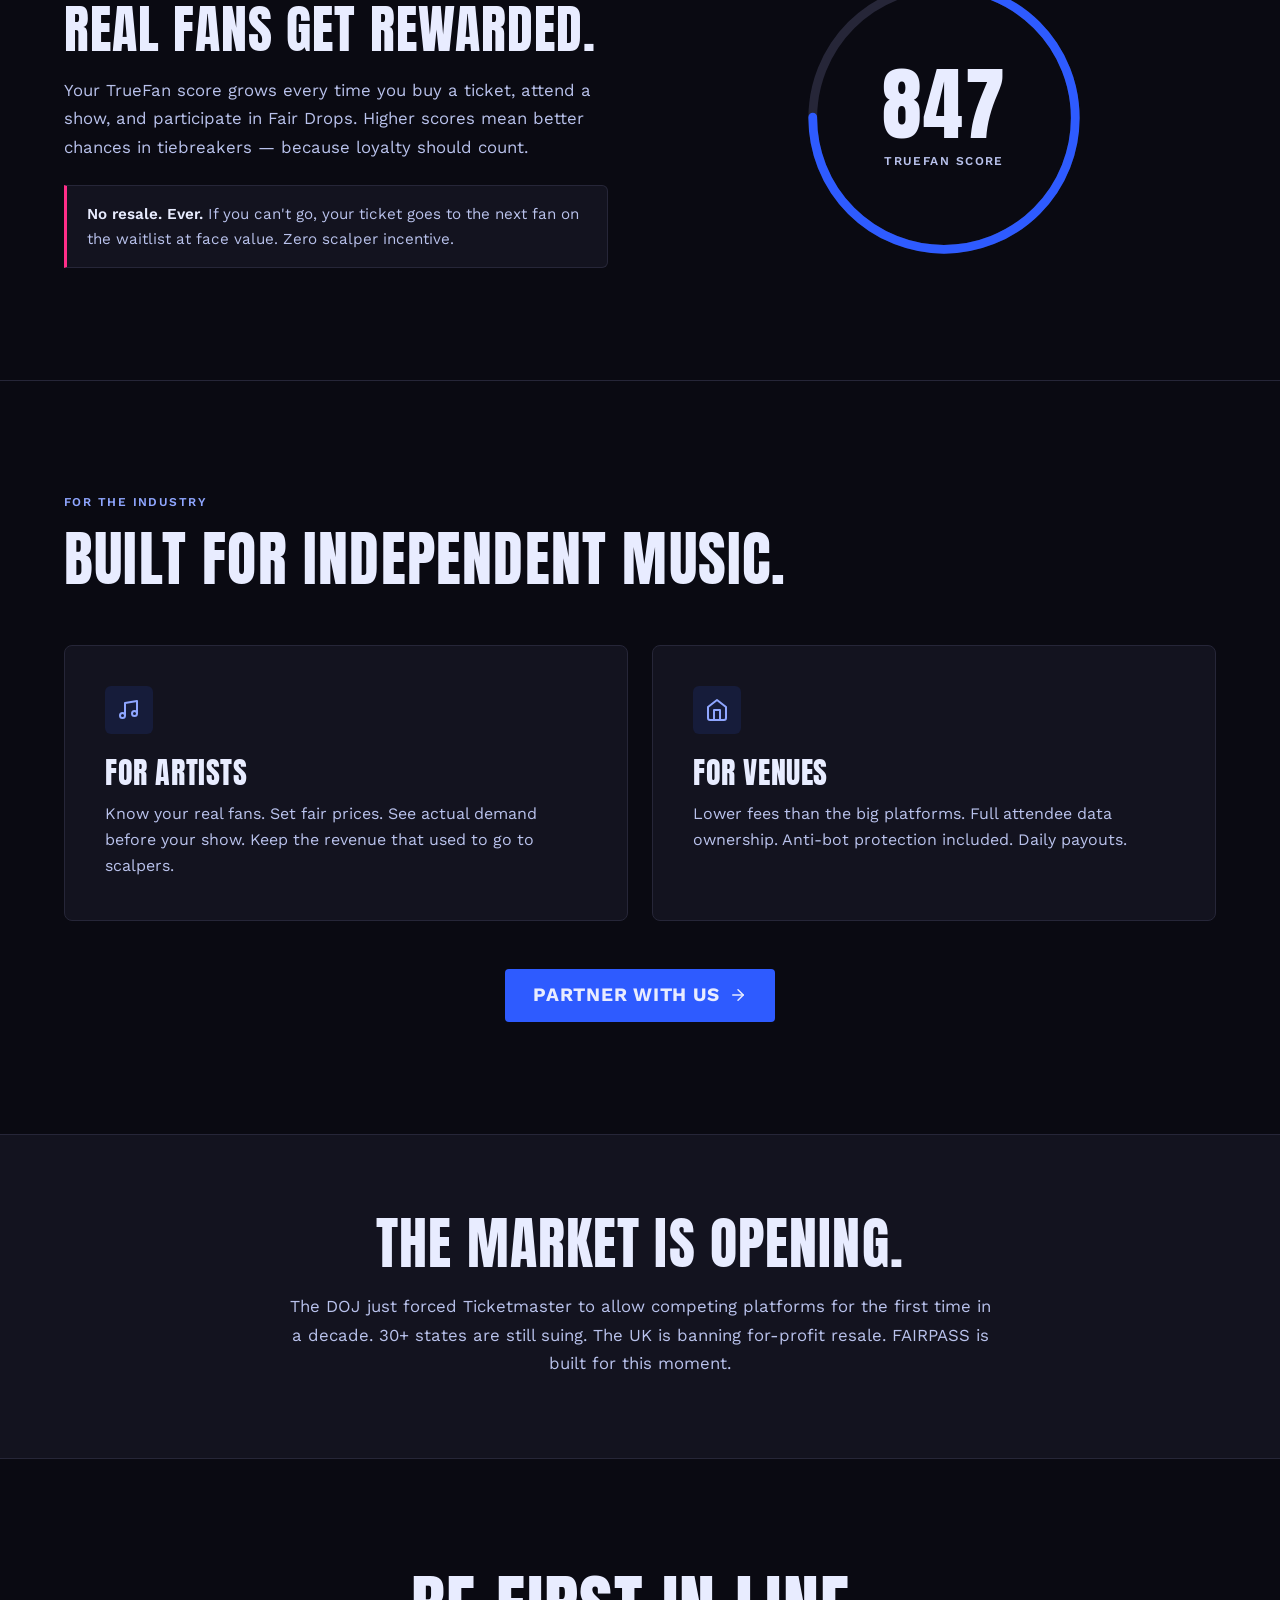
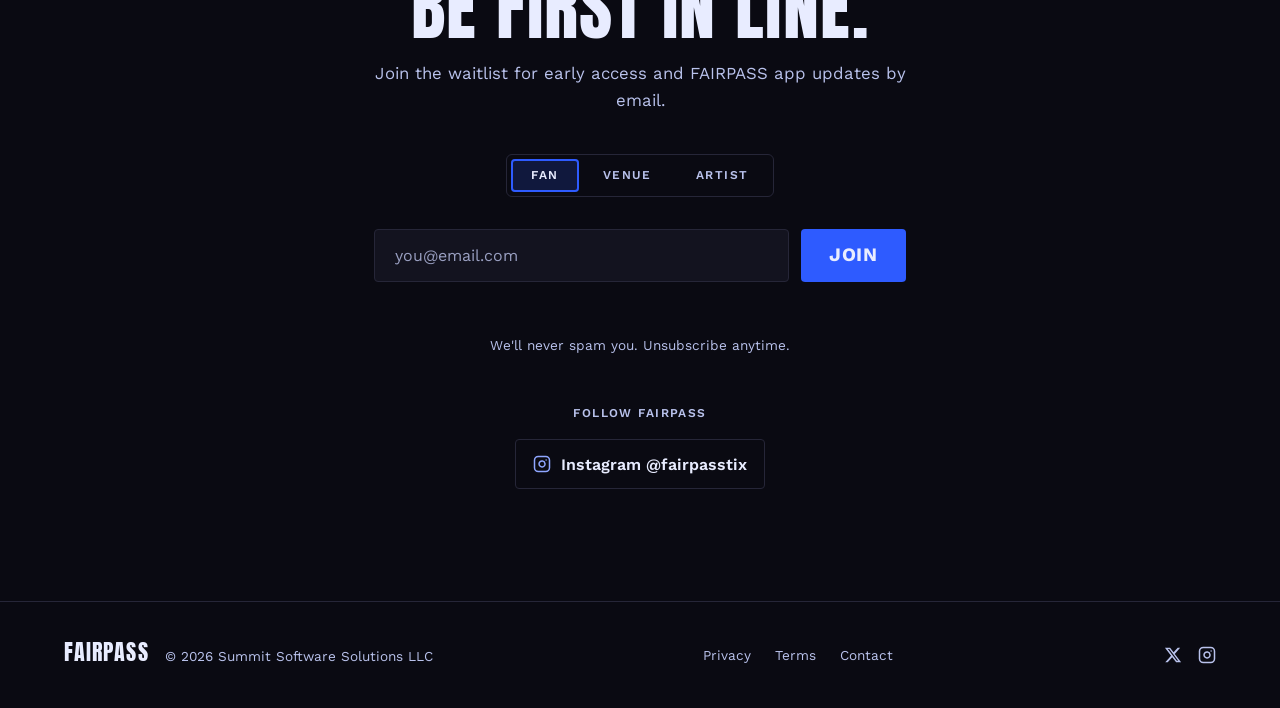
==== commit 56401ca8: "feat: Kit email signup for app updates and social links - Waitlist form posts to a Kit form when KIT" ====
--- a/index.html
+++ b/index.html
@@ -729,6 +729,47 @@
       color: var(--ice-dim);
     }
 
+    .waitlist__status {
+      min-height: 1.6em;
+      margin-bottom: 0.75rem;
+      font-size: 0.95rem;
+      color: var(--ice);
+    }
+    .waitlist__status[data-state="error"] { color: var(--magenta); }
+
+    /* Social links: Instagram and Facebook, @fairpasstix */
+    .social-follow {
+      margin-top: 3rem;
+      display: flex;
+      flex-direction: column;
+      align-items: center;
+      gap: 1rem;
+    }
+    .social-follow__label { color: var(--ice-dim); }
+    .social-follow__links {
+      display: flex;
+      flex-wrap: wrap;
+      justify-content: center;
+      gap: 0.75rem;
+    }
+    .social-link {
+      display: inline-flex;
+      align-items: center;
+      gap: 0.6rem;
+      color: var(--ice);
+      border: 1px solid var(--line);
+      border-radius: 4px;
+      padding: 0.7rem 1.1rem;
+      font-weight: 600;
+      transition: border-color 0.2s, background-color 0.2s;
+    }
+    .social-link svg { color: var(--blue-tint); }
+    .social-link:hover {
+      border-color: var(--blue);
+      background: rgba(46, 91, 255, 0.12);
+    }
+    .social-link[hidden] { display: none; }
+
     /* ============================================================
        FOOTER
        ============================================================ */
@@ -785,6 +826,7 @@
     .footer__social a:hover {
       color: var(--ice);
     }
+    .footer__social a[hidden] { display: none; }
 
     /* ============================================================
        RESPONSIVE
@@ -1078,7 +1120,7 @@
   <section class="section waitlist" id="waitlist">
     <div class="container waitlist__inner">
       <h2 class="reveal">Be first in line.</h2>
-      <p class="waitlist__sub reveal reveal-delay-1">Join the waitlist to get early access when FAIRPASS launches.</p>
+      <p class="waitlist__sub reveal reveal-delay-1">Join the waitlist for early access and FAIRPASS app updates by email.</p>
 
       <div class="waitlist__toggle reveal reveal-delay-2" role="radiogroup" aria-label="I am a">
         <button class="waitlist__toggle-btn label active" role="radio" aria-checked="true" data-type="fan">Fan</button>
@@ -1086,20 +1128,36 @@
         <button class="waitlist__toggle-btn label" role="radio" aria-checked="false" data-type="artist">Artist</button>
       </div>
 
-      <form class="waitlist__form reveal reveal-delay-3" action="mailto:waitlist@fairpass.io" method="GET" id="waitlistForm">
+      <form class="waitlist__form reveal reveal-delay-3" action="mailto:waitlist@fairpass.io" method="GET" id="waitlistForm" novalidate>
         <label for="waitlistEmail" class="sr-only">Email address</label>
         <input
           class="waitlist__input"
           type="email"
           id="waitlistEmail"
-          name="subject"
+          name="email_address"
           placeholder="you@email.com"
           required
           autocomplete="email"
         >
         <button type="submit" class="btn btn--primary">Join</button>
       </form>
+      <p class="waitlist__status" id="waitlistStatus" role="status" aria-live="polite"></p>
       <p class="waitlist__fine reveal reveal-delay-4">We'll never spam you. Unsubscribe anytime.</p>
+
+      <div class="social-follow reveal reveal-delay-4">
+        <span class="social-follow__label label">Follow FAIRPASS</span>
+        <div class="social-follow__links">
+          <a class="social-link" href="https://www.instagram.com/fairpasstix/" target="_blank" rel="noopener">
+            <svg width="18" height="18" viewBox="0 0 24 24" fill="none" stroke="currentColor" stroke-width="2" stroke-linecap="round" stroke-linejoin="round" aria-hidden="true"><rect x="2" y="2" width="20" height="20" rx="5" ry="5"/><path d="M16 11.37A4 4 0 1 1 12.63 8 4 4 0 0 1 16 11.37z"/><line x1="17.5" y1="6.5" x2="17.51" y2="6.5"/></svg>
+            Instagram @fairpasstix
+          </a>
+          <!-- Facebook: the FAIRPASS Page (fairpasstix) isn't live yet. Remove `hidden` here and in the footer once it is. -->
+          <a class="social-link" href="https://www.facebook.com/fairpasstix" target="_blank" rel="noopener" data-social="facebook" hidden>
+            <svg width="18" height="18" viewBox="0 0 24 24" fill="currentColor" aria-hidden="true"><path d="M24 12.07C24 5.4 18.63 0 12 0S0 5.4 0 12.07C0 18.1 4.39 23.1 10.13 24v-8.44H7.08v-3.49h3.05V9.41c0-3.02 1.79-4.69 4.53-4.69 1.31 0 2.69.24 2.69.24v2.97h-1.52c-1.49 0-1.96.93-1.96 1.89v2.25h3.33l-.53 3.49h-2.8V24C19.61 23.1 24 18.1 24 12.07z"/></svg>
+            Facebook
+          </a>
+        </div>
+      </div>
     </div>
   </section>
 
@@ -1119,8 +1177,12 @@
         <a href="#" aria-label="X (Twitter)">
           <svg width="18" height="18" viewBox="0 0 24 24" fill="currentColor"><path d="M18.244 2.25h3.308l-7.227 8.26 8.502 11.24H16.17l-5.214-6.817L4.99 21.75H1.68l7.73-8.835L1.254 2.25H8.08l4.713 6.231zm-1.161 17.52h1.833L7.084 4.126H5.117z"/></svg>
         </a>
-        <a href="#" aria-label="Instagram">
-          <svg width="18" height="18" viewBox="0 0 24 24" fill="none" stroke="currentColor" stroke-width="2" stroke-linecap="round" stroke-linejoin="round"><rect x="2" y="2" width="20" height="20" rx="5" ry="5"/><path d="M16 11.37A4 4 0 1 1 12.63 8 4 4 0 0 1 16 11.37z"/><line x1="17.5" y1="6.5" x2="17.51" y2="6.5"/></svg>
+        <a href="https://www.instagram.com/fairpasstix/" target="_blank" rel="noopener" aria-label="FAIRPASS on Instagram">
+          <svg width="18" height="18" viewBox="0 0 24 24" fill="none" stroke="currentColor" stroke-width="2" stroke-linecap="round" stroke-linejoin="round" aria-hidden="true"><rect x="2" y="2" width="20" height="20" rx="5" ry="5"/><path d="M16 11.37A4 4 0 1 1 12.63 8 4 4 0 0 1 16 11.37z"/><line x1="17.5" y1="6.5" x2="17.51" y2="6.5"/></svg>
+        </a>
+        <!-- Facebook: hidden until the FAIRPASS Page is live (see the waitlist section). -->
+        <a href="https://www.facebook.com/fairpasstix" target="_blank" rel="noopener" aria-label="FAIRPASS on Facebook" data-social="facebook" hidden>
+          <svg width="18" height="18" viewBox="0 0 24 24" fill="currentColor" aria-hidden="true"><path d="M24 12.07C24 5.4 18.63 0 12 0S0 5.4 0 12.07C0 18.1 4.39 23.1 10.13 24v-8.44H7.08v-3.49h3.05V9.41c0-3.02 1.79-4.69 4.53-4.69 1.31 0 2.69.24 2.69.24v2.97h-1.52c-1.49 0-1.96.93-1.96 1.89v2.25h3.33l-.53 3.49h-2.8V24C19.61 23.1 24 18.1 24 12.07z"/></svg>
         </a>
       </div>
     </div>
@@ -1180,15 +1242,73 @@
       });
     });
 
-    // ---- Waitlist form ----
+    // ---- Waitlist form: Kit (kit.com) email signup ----
+    // Paste the form action URL from your Kit form's HTML embed code, for example
+    // 'https://app.kit.com/forms/1234567/subscriptions'. While this is empty, the
+    // form falls back to opening an email to waitlist@fairpass.io. See README.md.
+    const KIT_FORM_ACTION = '';
+
     const waitlistForm = document.getElementById('waitlistForm');
-    waitlistForm.addEventListener('submit', (e) => {
+    const waitlistEmail = document.getElementById('waitlistEmail');
+    const waitlistStatus = document.getElementById('waitlistStatus');
+    const waitlistButton = waitlistForm.querySelector('button[type="submit"]');
+
+    function kitAction() {
+      try {
+        const url = new URL(KIT_FORM_ACTION);
+        const okHost = ['app.kit.com', 'app.convertkit.com'].includes(url.hostname);
+        return url.protocol === 'https:' && okHost && /^\/forms\/\d+\/subscriptions\/?$/.test(url.pathname) ? url.href : '';
+      } catch (err) {
+        return '';
+      }
+    }
+
+    function setStatus(text, state) {
+      waitlistStatus.textContent = text;
+      waitlistStatus.dataset.state = state || '';
+    }
+
+    waitlistForm.addEventListener('submit', async (e) => {
       e.preventDefault();
-      const email = document.getElementById('waitlistEmail').value;
+      const email = waitlistEmail.value.trim();
+      if (!waitlistEmail.checkValidity() || !email) {
+        setStatus('Enter a valid email address.', 'error');
+        waitlistEmail.focus();
+        return;
+      }
       const type = document.querySelector('.waitlist__toggle-btn.active').dataset.type;
-      const subject = encodeURIComponent(`FAIRPASS Waitlist: ${type}`);
-      const body = encodeURIComponent(`Email: ${email}\nType: ${type}\n\nI'd like to join the FAIRPASS waitlist!`);
-      window.location.href = `mailto:waitlist@fairpass.io?subject=${subject}&body=${body}`;
+      const action = kitAction();
+
+      if (!action) {
+        const subject = encodeURIComponent(`FAIRPASS Waitlist: ${type}`);
+        const body = encodeURIComponent(`Email: ${email}\nType: ${type}\n\nI'd like to join the FAIRPASS waitlist!`);
+        window.location.href = `mailto:waitlist@fairpass.io?subject=${subject}&body=${body}`;
+        return;
+      }
+
+      waitlistButton.disabled = true;
+      setStatus('Signing you up…');
+      try {
+        const data = new FormData();
+        data.append('email_address', email);
+        const res = await fetch(action, { method: 'POST', body: data, headers: { Accept: 'application/json' } });
+        const json = await res.json().catch(() => ({}));
+        if (res.ok && json.status !== 'failed' && !json.errors) {
+          waitlistForm.reset();
+          setStatus("You're on the list. Watch your inbox for FAIRPASS updates.", 'success');
+        } else {
+          setStatus("That email didn't go through. Check it and try again.", 'error');
+        }
+      } catch (err) {
+        // If the browser blocks the background request, send the form to Kit directly in a new tab.
+        waitlistForm.action = action;
+        waitlistForm.method = 'POST';
+        waitlistForm.target = '_blank';
+        HTMLFormElement.prototype.submit.call(waitlistForm);
+        setStatus('Finish signing up in the Kit tab that just opened.', 'success');
+      } finally {
+        waitlistButton.disabled = false;
+      }
     });
   </script>
 </body>
